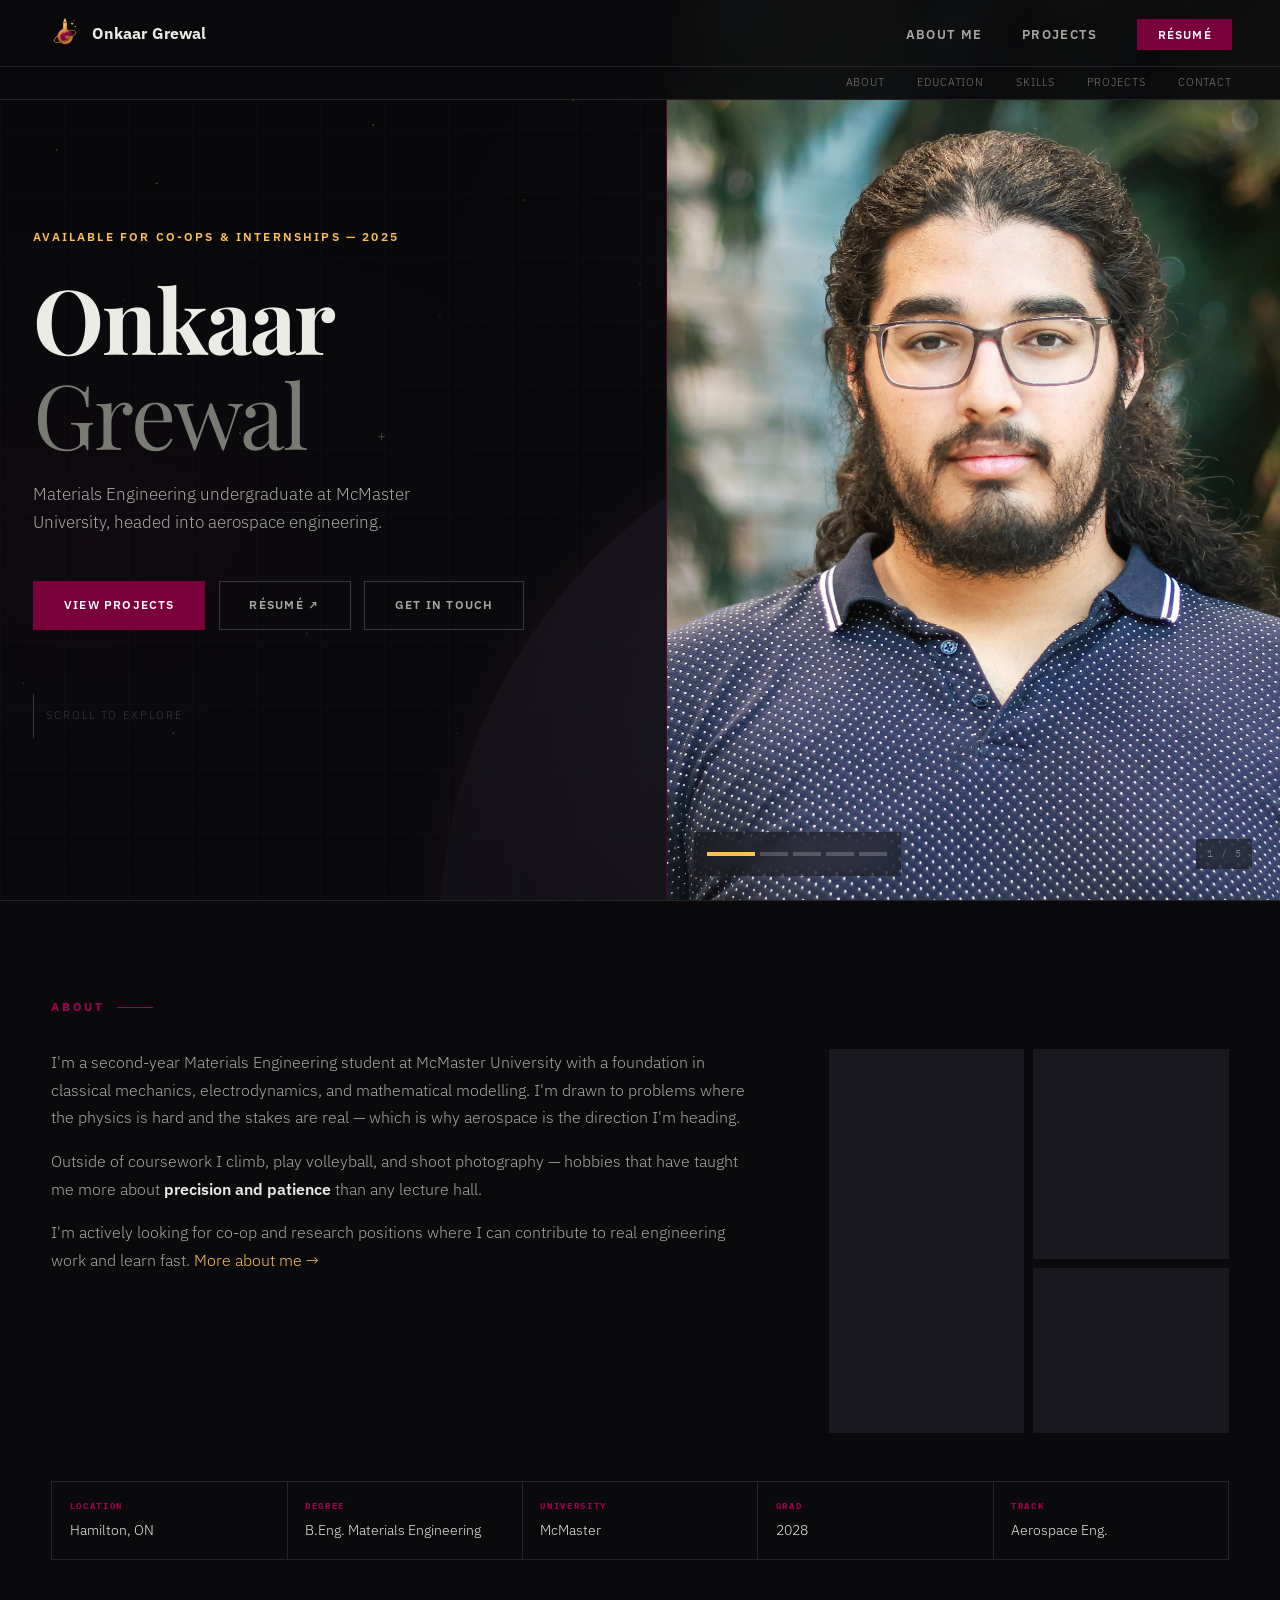
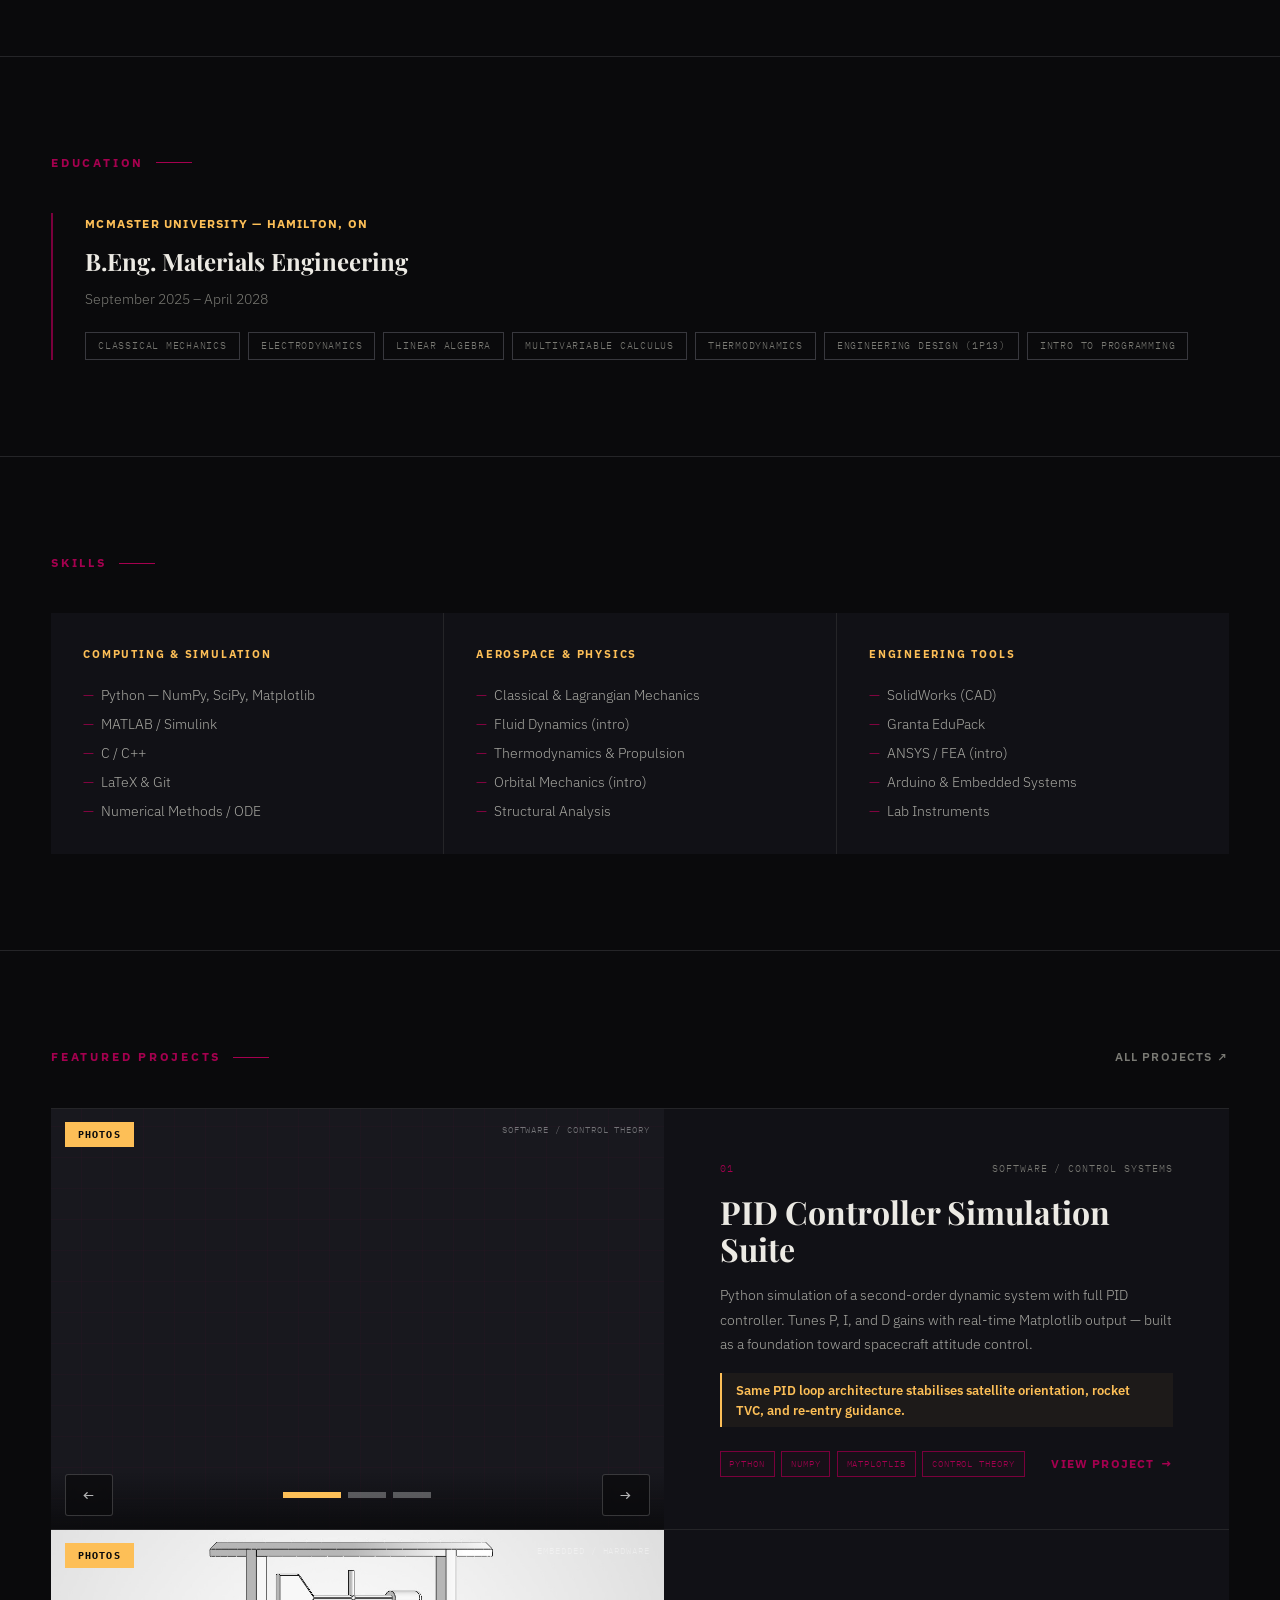
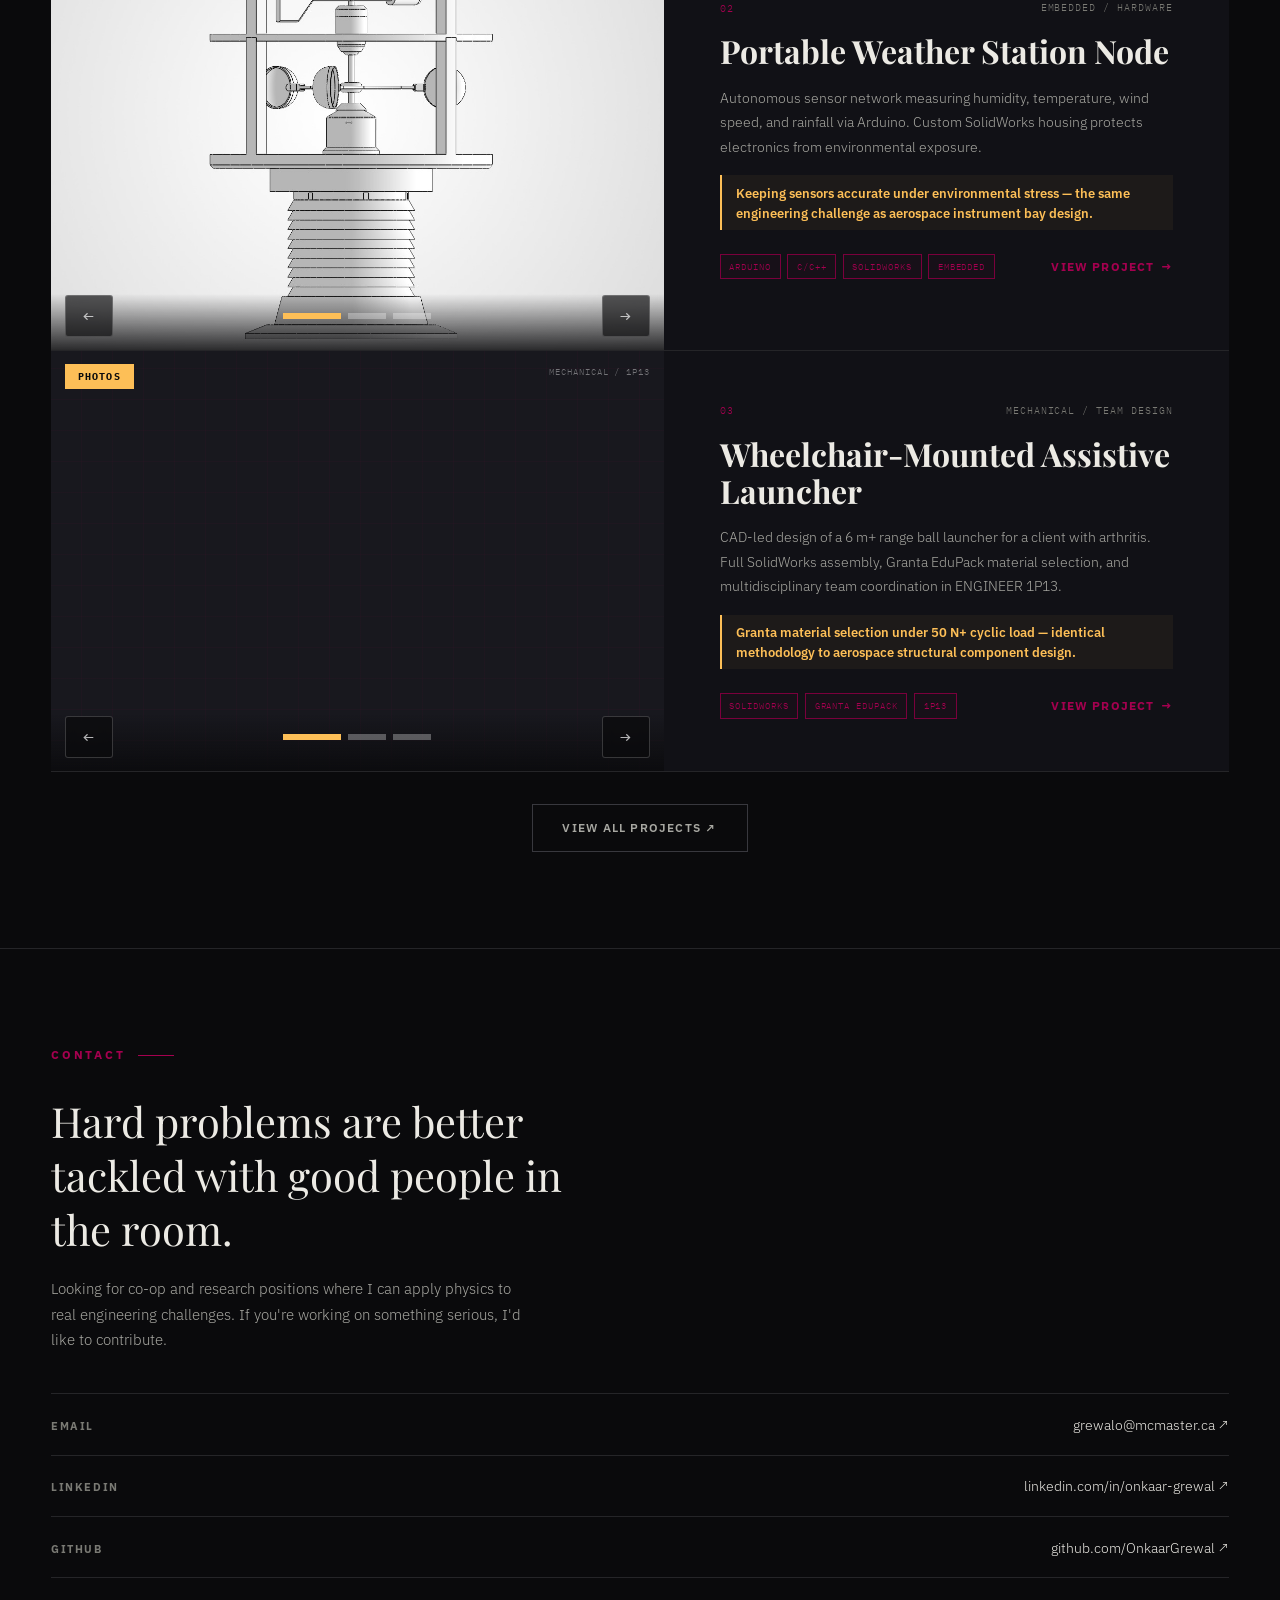
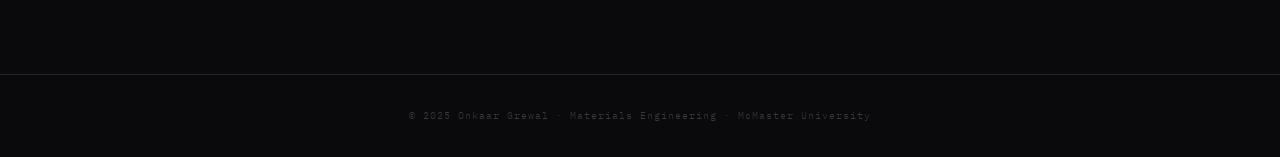
==== index.html @ 4195dce2 "Add files via upload" ====
<!DOCTYPE html>
<html lang="en">
<head>
  <meta charset="UTF-8" />
  <meta name="viewport" content="width=device-width, initial-scale=1.0" />
  <title>Onkaar Grewal — Materials Engineering</title>
  <link rel="stylesheet" href="style.css" />

  <!-- Three.js for inline 3D viewers -->
  <script type="importmap">
  {
    "imports": {
      "three":         "https://cdn.jsdelivr.net/npm/three@0.160.0/build/three.module.js",
      "three/addons/": "https://cdn.jsdelivr.net/npm/three@0.160.0/examples/jsm/"
    }
  }
  </script>

  <style>
    /* ── HERO ── */
    section#hero {
      max-width: none; padding: 0; margin: 0;
      border: none; scroll-margin-top: 0;
    }
    .hero-inner {
      display: grid; grid-template-columns: 1fr 48%;
      min-height: 100vh; align-items: stretch;
    }
    .hero-text {
      display: flex; flex-direction: column; justify-content: center;
      padding: 9rem 3.5rem 5rem 5%;
    }
    .hero-eyebrow {
      font-family: var(--sans); font-size: 0.75rem; font-weight: 600;
      letter-spacing: 0.18em; color: var(--gold); margin-bottom: 1.5rem; text-transform: uppercase;
    }
    .hero-name {
      font-family: var(--serif); font-size: clamp(3.5rem, 7vw, 6rem);
      font-weight: 700; line-height: 1.05; letter-spacing: -0.02em; margin-bottom: 1.25rem;
    }
    .hero-name span { display: block; color: var(--muted); font-weight: 400; }
    .hero-tagline { font-size: 1.05rem; color: var(--muted2); max-width: 400px; margin-bottom: 2.75rem; line-height: 1.7; }
    .hero-cta { display: flex; gap: 0.85rem; flex-wrap: wrap; }
    .hero-scroll {
      margin-top: 4rem; font-family: var(--sans); font-size: 0.66rem;
      letter-spacing: 0.18em; color: var(--border2); text-transform: uppercase;
      display: flex; align-items: center; gap: 0.75rem;
    }
    .hero-scroll::before { content: ''; display: block; width: 1px; height: 44px; background: var(--border2); }

    /* Hero photo panel */
    .hero-photo-wrap {
      position: relative; height: 100%; min-height: 100vh;
      overflow: hidden;
    }
    .hero-photo-wrap::before {
      content: ''; position: absolute; inset: -2px; z-index: 1;
      border-left: 3px solid var(--maroon-d);
      pointer-events: none;
    }
    .hero-photo-frame {
      position: absolute; inset: 0;
      clip-path: polygon(20px 0, 100% 0, 100% 100%, 0 100%, 0 20px);
      background: var(--bg3);
      background-image:
        repeating-linear-gradient(0deg,  transparent, transparent 30px, rgba(122,0,60,0.07) 30px, rgba(122,0,60,0.07) 31px),
        repeating-linear-gradient(90deg, transparent, transparent 30px, rgba(122,0,60,0.07) 30px, rgba(122,0,60,0.07) 31px);
      overflow: hidden;
    }
    .hero-slide {
      position: absolute; inset: 0;
      background-size: cover; background-position: center;
      opacity: 0; transition: opacity 0.9s ease;
    }
    .hero-slide.active { opacity: 1; }
    /* EDIT: add img/hero-1.jpg through hero-5.jpg */
    .hero-slide:nth-child(1) { background-image: url('img/hero-1.jpg'); }
    .hero-slide:nth-child(2) { background-image: url('img/hero-2.jpg'); }
    .hero-slide:nth-child(3) { background-image: url('img/hero-3.jpg'); }
    .hero-slide:nth-child(4) { background-image: url('img/hero-4.jpg'); }
    .hero-slide:nth-child(5) { background-image: url('img/hero-5.jpg'); }
    .hero-indicators {
      position: absolute; bottom: 1.5rem; left: 1.75rem; z-index: 10;
      display: flex; gap: 5px; align-items: center;
      padding: 0.5rem 0.85rem; background: rgba(10,10,12,0.5); backdrop-filter: blur(8px);
    }
    .h-ind {
      /* Padding trick: 28px total height, 4px visible bar */
      box-sizing: border-box;
      height: 28px; padding: 12px 0;
      width: 28px;
      background: rgba(255,255,255,0.2);
      background-clip: content-box;
      cursor: pointer; border: none;
      transition: background 0.3s, width 0.3s;
    }
    .h-ind.active { width: 48px; background: var(--gold); background-clip: content-box; }
    .h-ind:hover:not(.active) { background: rgba(255,255,255,0.4); background-clip: content-box; }
    .hero-count {
      position: absolute; bottom: 1.95rem; right: 1.75rem; z-index: 10;
      font-family: var(--mono); font-size: 0.62rem; letter-spacing: 0.1em;
      color: rgba(255,255,255,0.4); background: rgba(10,10,12,0.5);
      backdrop-filter: blur(8px); padding: 0.4rem 0.65rem;
    }

    /* ── ABOUT ── */
    .about-grid {
      display: grid; grid-template-columns: 1fr 400px;
      gap: 4.5rem; align-items: start; margin-top: 2rem;
    }
    .about-text p { color: var(--muted2); margin-bottom: 1rem; font-size: 0.97rem; line-height: 1.78; }
    .about-text p:last-child { margin-bottom: 0; }
    .about-text strong { color: var(--text); font-weight: 600; }

    /* 3-image collage */
    .about-collage {
      display: grid; grid-template-columns: 1fr 1fr;
      grid-template-rows: 210px 165px; gap: 0.55rem;
    }
    .collage-cell {
      background: var(--bg3);
      background-image:
        repeating-linear-gradient(0deg,  transparent, transparent 30px, rgba(122,0,60,0.07) 30px, rgba(122,0,60,0.07) 31px),
        repeating-linear-gradient(90deg, transparent, transparent 30px, rgba(122,0,60,0.07) 30px, rgba(122,0,60,0.07) 31px);
      overflow: hidden; position: relative;
    }
    .collage-cell img { position: absolute; inset: 0; width: 100%; height: 100%; object-fit: cover; }
    .collage-cell:first-child { grid-row: span 2; }

    /* Horizontal info strip */
    .about-info-strip { display: flex; margin-top: 3rem; border: 1px solid var(--border); }
    .aii {
      flex: 1; padding: 1rem 1.1rem; border-right: 1px solid var(--border);
      display: flex; flex-direction: column; gap: 0.25rem;
    }
    .aii:last-child { border-right: none; }
    .aii-k { font-family: var(--mono); font-size: 0.58rem; font-weight: 700; letter-spacing: 0.18em; text-transform: uppercase; color: var(--maroon-l); }
    .aii-v { font-size: 0.88rem; color: var(--text); }

    /* ── EDUCATION ── */
    .edu-block { margin-top: 2.5rem; border-left: 2px solid var(--maroon); padding-left: 2rem; }
    .edu-school { font-family: var(--sans); font-size: 0.75rem; font-weight: 700; letter-spacing: 0.1em; text-transform: uppercase; color: var(--gold); margin-bottom: 0.4rem; }
    .edu-degree { font-family: var(--serif); font-size: 1.5rem; font-weight: 700; margin-bottom: 0.3rem; }
    .edu-period { font-size: 0.88rem; color: var(--muted); }
    .edu-courses { margin-top: 1.25rem; display: flex; flex-wrap: wrap; gap: 0.5rem; }

    /* ── SKILLS ── */
    .skills-grid { display: grid; grid-template-columns: repeat(3, 1fr); gap: 1px; margin-top: 2.5rem; background: var(--border); }
    .skill-card { padding: 2rem; background: var(--bg2); transition: background 0.2s; }
    .skill-card:hover { background: var(--bg3); }
    .skill-card-title { font-family: var(--sans); font-size: 0.7rem; font-weight: 700; letter-spacing: 0.16em; text-transform: uppercase; color: var(--gold); margin-bottom: 1.25rem; }
    .skill-list { list-style: none; display: flex; flex-direction: column; gap: 0.5rem; }
    .skill-list li { font-size: 0.88rem; color: var(--muted2); padding-left: 1.1rem; position: relative; line-height: 1.5; }
    .skill-list li::before { content: '—'; position: absolute; left: 0; color: var(--maroon-l); }

    /* ── FEATURED PROJECTS ── */
    .projects-header { display: flex; align-items: center; justify-content: space-between; margin-bottom: 2.5rem; }
    .proj-all-link { font-family: var(--sans); font-size: 0.72rem; font-weight: 600; letter-spacing: 0.1em; text-transform: uppercase; color: var(--muted); transition: color 0.2s; }
    .proj-all-link::after { content: ' ↗'; }
    .proj-all-link:hover { color: var(--gold); }

    /* 3-card layout — equal columns */
    .feat-grid { display: grid; grid-template-columns: repeat(3, 1fr); gap: 1px; background: var(--border); }
    .feat-card {
      background: var(--bg2); display: flex; flex-direction: column;
      overflow: hidden; transition: background 0.2s;
    }
    .feat-card:hover { background: var(--bg3); }

    .feat-body { padding: 1.85rem; display: flex; flex-direction: column; gap: 0.75rem; flex: 1; }
    .feat-num { font-family: var(--mono); font-size: 0.62rem; letter-spacing: 0.16em; color: var(--maroon-l); }
    .feat-title { font-family: var(--serif); font-size: 1.2rem; font-weight: 700; line-height: 1.2; color: var(--text); }
    .feat-desc { font-size: 0.86rem; color: var(--muted2); line-height: 1.65; }
    .feat-insight {
      border-left: 2px solid var(--gold); padding: 0.45rem 0.85rem;
      font-family: var(--sans); font-weight: 600; font-size: 0.81rem;
      color: var(--gold); line-height: 1.5; background: rgba(253,191,87,0.05);
    }
    .feat-foot { display: flex; justify-content: space-between; align-items: center; margin-top: auto; padding-top: 0.85rem; border-top: 1px solid var(--border); }
    .feat-tags { display: flex; flex-wrap: wrap; gap: 0.4rem; }
    .feat-year { font-family: var(--mono); font-size: 0.6rem; letter-spacing: 0.1em; color: var(--muted); }
    .proj-footer { margin-top: 2rem; display: flex; justify-content: center; }

    /* ── CONTACT ── */
    .contact-top {
      font-family: var(--serif); font-size: clamp(1.75rem, 3.5vw, 2.6rem);
      font-weight: 400; max-width: 560px; line-height: 1.3; margin: 1.75rem 0 1.25rem;
      color: var(--text);
    }
    .contact-sub { font-size: 0.95rem; color: var(--muted2); max-width: 480px; line-height: 1.7; margin-bottom: 2.5rem; }
    .contact-links { display: flex; flex-direction: column; }
    .contact-item {
      display: flex; align-items: baseline; justify-content: space-between;
      padding: 1.1rem 0; border-bottom: 1px solid var(--border);
      transition: padding-left 0.2s;
    }
    .contact-item:first-child { border-top: 1px solid var(--border); }
    .contact-item:hover { padding-left: 0.5rem; }
    .contact-plat { font-family: var(--sans); font-size: 0.7rem; font-weight: 700; letter-spacing: 0.14em; text-transform: uppercase; color: var(--muted); }
    .contact-val { font-size: 0.9rem; color: var(--text); transition: color 0.2s; }
    .contact-item:hover .contact-val { color: var(--gold); }

    /* ── RESPONSIVE ── */
    @media (max-width: 1000px) {
      .hero-inner { grid-template-columns: 1fr; min-height: auto; }
      .hero-text { padding: 9rem 2rem 3rem; }
      .hero-photo-wrap { min-height: 55vw; max-height: 480px; }
      .about-grid { grid-template-columns: 1fr; gap: 3rem; }
      .feat-grid { grid-template-columns: 1fr 1fr; }
    }
    @media (max-width: 680px) {
      .skills-grid { grid-template-columns: 1fr 1fr; }
      .feat-grid { grid-template-columns: 1fr; }
      .about-collage { grid-template-columns: 1fr 1fr; grid-template-rows: 180px 180px; }
      .collage-cell:first-child { grid-row: auto; }
      .about-info-strip { flex-wrap: wrap; }
      .aii { flex: 0 0 50%; border-bottom: 1px solid var(--border); }
    }
  </style>
</head>
<body>

  <!-- NAV -->
  <nav>
    <div class="nav-top">
      <a href="index.html" class="nav-logo"><svg viewBox="0 0 200 220" fill="none" xmlns="http://www.w3.org/2000/svg"><defs><linearGradient id="lgM" x1="60" y1="20" x2="150" y2="200" gradientUnits="userSpaceOnUse"><stop offset="0" stop-color="#FFD98A"/><stop offset="0.25" stop-color="#FDBF57"/><stop offset="0.5" stop-color="#b8822c"/><stop offset="0.68" stop-color="#8a611f"/><stop offset="0.85" stop-color="#d9a441"/><stop offset="1" stop-color="#FFD98A"/></linearGradient><linearGradient id="lgE" x1="0" y1="0" x2="1" y2="1"><stop offset="0" stop-color="#FFE9B0"/><stop offset="1" stop-color="#a5741f"/></linearGradient><radialGradient id="lgP" cx="0.4" cy="0.35" r="0.8"><stop offset="0" stop-color="#9c0850"/><stop offset="0.6" stop-color="#7A003C"/><stop offset="1" stop-color="#4a0025"/></radialGradient></defs><circle cx="100" cy="132" r="52" fill="url(#lgP)"/><path d="M148 132 A48 48 0 0 1 68 168" stroke="#3a001d" stroke-width="3" fill="none" opacity="0.4"/><path d="M100 84 A48 48 0 1 0 148 148 L148 130 L104 130 L104 144 L130 144 A32 32 0 1 1 100 100 Z" fill="url(#lgM)" stroke="url(#lgE)" stroke-width="1.5"/><path d="M100 14 C108 26 112 44 112 64 L112 96 L88 96 L88 64 C88 44 92 26 100 14 Z" fill="url(#lgM)" stroke="url(#lgE)" stroke-width="1.5"/><circle cx="100" cy="40" r="5" fill="#7A003C"/><path d="M88 88 L74 108 L88 100 Z" fill="url(#lgM)" stroke="url(#lgE)" stroke-width="1.2"/><path d="M112 88 L126 108 L112 100 Z" fill="url(#lgM)" stroke="url(#lgE)" stroke-width="1.2"/><path d="M92 96 L108 96 L104 108 L96 108 Z" fill="url(#lgM)"/><ellipse cx="100" cy="132" rx="76" ry="27" transform="rotate(-24 100 132)" stroke="url(#lgM)" stroke-width="5" fill="none"/><path d="M146 40 l3 7 l7 3 l-7 3 l-3 7 l-3 -7 l-7 -3 l7 -3 Z" fill="#FDBF57"/><path d="M166 62 l2 4.5 l4.5 2 l-4.5 2 l-2 4.5 l-2 -4.5 l-4.5 -2 l4.5 -2 Z" fill="#FDBF57"/><circle cx="158" cy="30" r="2.4" fill="#FFD98A"/></svg><span>Onkaar Grewal</span></a>
      <ul class="nav-pages">
        <li><a href="about.html">About Me</a></li>
        <li><a href="projects.html">Projects</a></li>
        <li><a href="resume.html" class="nav-cta">Résumé</a></li>
      </ul>
    </div>
    <div class="nav-sections">
      <a href="#about">About</a>
      <a href="#education">Education</a>
      <a href="#skills">Skills</a>
      <a href="#projects">Projects</a>
      <a href="#contact">Contact</a>
    </div>
  </nav>

  <!-- ══ HERO ══ -->
  <section id="hero">
    <div class="hero-inner">
      <div class="hero-text">
        <p class="hero-eyebrow fu">Available for co-ops &amp; internships — 2025</p><!-- EDIT -->
        <h1 class="hero-name fu fu1">Onkaar<span>Grewal</span></h1>
        <p class="hero-tagline fu fu2">
          Materials Engineering undergraduate at McMaster University,
          headed into aerospace engineering.<!-- EDIT: your focus -->
        </p>
        <div class="hero-cta fu fu3">
          <a href="projects.html" class="btn btn-primary">View projects</a>
          <a href="resume.html" class="btn btn-outline">Résumé ↗</a>
          <a href="#contact" class="btn btn-outline">Get in touch</a>
        </div>
        <p class="hero-scroll fu fu4">Scroll to explore</p>
      </div>

      <!--
        HERO PHOTOS: add img/hero-1.jpg through img/hero-5.jpg
        Landscape photos work best. Click the indicators to switch.
      -->
      <div class="hero-photo-wrap fu fu2">
        <div class="hero-photo-frame">
          <div class="hero-slide active"></div>
          <div class="hero-slide"></div>
          <div class="hero-slide"></div>
          <div class="hero-slide"></div>
          <div class="hero-slide"></div>
        </div>
        <div class="hero-indicators" id="hero-inds">
          <button class="h-ind active"></button>
          <button class="h-ind"></button>
          <button class="h-ind"></button>
          <button class="h-ind"></button>
          <button class="h-ind"></button>
        </div>
        <span class="hero-count" id="hero-count">1 / 5</span>
      </div>
    </div>
  </section>


  <!-- ══ ABOUT ══ -->
  <section id="about">
    <p class="section-label">About</p>
    <div class="about-grid">
      <div class="about-text">
        <!-- EDIT: write in your own voice -->
        <p>I'm a second-year Materials Engineering student at McMaster University with a foundation in
        classical mechanics, electrodynamics, and mathematical modelling. I'm drawn to problems where
        the physics is hard and the stakes are real — which is why aerospace is the direction I'm heading.</p>
        <p>Outside of coursework I climb, play volleyball, and shoot photography — hobbies that have
        taught me more about <strong>precision and patience</strong> than any lecture hall.</p>
        <p>I'm actively looking for co-op and research positions where I can contribute to real
        engineering work and learn fast. <a href="about.html" style="color:var(--gold)">More about me →</a></p>
      </div>

      <!--
        COLLAGE PHOTOS:
        img/about-1.jpg — main tall left image (iron ring, lab, portrait)
        img/about-2.jpg — top right
        img/about-3.jpg — bottom right
      -->
      <div class="about-collage">
        <div class="collage-cell"><img src="img/about-1.jpg" alt="" onerror="this.style.display='none'" /></div>
        <div class="collage-cell"><img src="img/about-2.jpg" alt="" onerror="this.style.display='none'" /></div>
        <div class="collage-cell"><img src="img/about-3.jpg" alt="" onerror="this.style.display='none'" /></div>
      </div>
    </div>

    <div class="about-info-strip">
      <!-- EDIT -->
      <div class="aii"><span class="aii-k">Location</span><span class="aii-v">Hamilton, ON</span></div>
      <div class="aii"><span class="aii-k">Degree</span><span class="aii-v">B.Eng. Materials Engineering</span></div>
      <div class="aii"><span class="aii-k">University</span><span class="aii-v">McMaster</span></div>
      <div class="aii"><span class="aii-k">Grad</span><span class="aii-v">2028</span></div>
      <div class="aii"><span class="aii-k">Track</span><span class="aii-v">Aerospace Eng.</span></div>
    </div>
  </section>


  <!-- ══ EDUCATION ══ -->
  <section id="education">
    <p class="section-label">Education</p>
    <div class="edu-block">
      <p class="edu-school">McMaster University — Hamilton, ON</p>
      <h2 class="edu-degree">B.Eng. Materials Engineering</h2>
      <p class="edu-period">September 2025 – April 2028</p><!-- EDIT -->
      <div class="edu-courses">
        <!-- EDIT: your actual courses -->
        <span class="pill">Classical Mechanics</span>
        <span class="pill">Electrodynamics</span>
        <span class="pill">Linear Algebra</span>
        <span class="pill">Multivariable Calculus</span>
        <span class="pill">Thermodynamics</span>
        <span class="pill">Engineering Design (1P13)</span>
        <span class="pill">Intro to Programming</span>
      </div>
    </div>
  </section>


  <!-- ══ SKILLS ══ -->
  <section id="skills">
    <p class="section-label">Skills</p>
    <div class="skills-grid">
      <div class="skill-card">
        <p class="skill-card-title">Computing &amp; Simulation</p>
        <ul class="skill-list">
          <li>Python — NumPy, SciPy, Matplotlib</li>
          <li>MATLAB / Simulink</li>
          <li>C / C++</li>
          <li>LaTeX &amp; Git</li>
          <li>Numerical Methods / ODE</li>
        </ul>
      </div>
      <div class="skill-card">
        <p class="skill-card-title">Aerospace &amp; Physics</p>
        <ul class="skill-list">
          <li>Classical &amp; Lagrangian Mechanics</li>
          <li>Fluid Dynamics (intro)</li>
          <li>Thermodynamics &amp; Propulsion</li>
          <li>Orbital Mechanics (intro)</li>
          <li>Structural Analysis</li>
        </ul>
      </div>
      <div class="skill-card">
        <p class="skill-card-title">Engineering Tools</p>
        <ul class="skill-list">
          <li>SolidWorks (CAD)</li>
          <li>Granta EduPack</li>
          <li>ANSYS / FEA (intro)</li>
          <li>Arduino &amp; Embedded Systems</li>
          <li>Lab Instruments</li>
        </ul>
      </div>
    </div>
  </section>


  <!-- ══ FEATURED PROJECTS ══ -->
  <section id="projects">
    <div class="projects-header">
      <p class="section-label" style="margin-bottom:0;">Featured Projects</p>
      <a href="projects.html" class="proj-all-link">All projects</a>
    </div>

    <div class="proj-rows" style="margin-top:2rem;">

      <!-- ── 01: PID SIMULATION ── -->
      <a href="project-pid.html" class="proj-row">
        <div class="proj-media" data-model="">
          <div class="media-tabs">
            <button class="m-tab active" data-tab="images">Photos</button>
            <button class="m-tab no-model" data-tab="model">3D Model</button>
          </div>
          <span class="proj-category">Software / Control Theory</span>
          <div class="m-panel active" data-panel="images">
            <div class="ss-track">
              <div class="ss-slide active ph"><img src="img/p1a.jpg" alt="" onerror="this.style.display='none'" /></div>
              <div class="ss-slide ph"><img src="img/p1b.jpg" alt="" onerror="this.style.display='none'" /></div>
              <div class="ss-slide ph"><img src="img/p1c.jpg" alt="" onerror="this.style.display='none'" /></div>
            </div>
            <div class="ss-footer">
              <button class="ss-arrow ss-prev">←</button>
              <div class="ss-dots"><button class="ss-dot active"></button><button class="ss-dot"></button><button class="ss-dot"></button></div>
              <button class="ss-arrow ss-next">→</button>
            </div>
          </div>
          <div class="m-panel" data-panel="model">
            <div class="model-wrap"><div class="model-loading"><div class="loader"></div><p>Loading…</p></div><canvas class="model-canvas"></canvas>
              <div class="model-footer"><span class="model-hint">Drag · Scroll</span><div class="model-btns"><button class="m-ctrl" data-action="reset">Reset</button><button class="m-ctrl" data-action="wire">Wireframe</button></div></div>
            </div>
          </div>
        </div>
        <div class="proj-content">
          <div class="proj-row-meta">
            <span class="proj-num-s">01</span>
            <span class="proj-domain-s">Software / Control Systems</span>
          </div>
          <h3 class="proj-title-r">PID Controller Simulation Suite</h3>
          <p class="proj-desc-r">Python simulation of a second-order dynamic system with full PID controller. Tunes P, I, and D gains with real-time Matplotlib output — built as a foundation toward spacecraft attitude control.</p>
          <p class="proj-insight-r">Same PID loop architecture stabilises satellite orientation, rocket TVC, and re-entry guidance.</p>
          <div class="proj-row-foot">
            <div class="proj-tags-r">
              <span class="tag">Python</span><span class="tag">NumPy</span><span class="tag">Matplotlib</span><span class="tag">Control Theory</span>
            </div>
            <span class="proj-cta">View project</span>
          </div>
        </div>
      </a>

      <!-- ── 02: WEATHER STATION ── -->
      <a href="project-weather.html" class="proj-row">
        <div class="proj-media" data-model="https://raw.githubusercontent.com/OnkaarGrewal/OnkaarGrewal.github.io/main/models/weather-station.glb">
          <div class="media-tabs">
            <button class="m-tab active" data-tab="images">Photos</button>
            <button class="m-tab no-model" data-tab="model">3D Model</button>
          </div>
          <span class="proj-category">Embedded / Hardware</span>
          <div class="m-panel active" data-panel="images">
            <div class="ss-track">
              <div class="ss-slide active ph"><img src="img/p2a.jpg" alt="" onerror="this.style.display='none'" /></div>
              <div class="ss-slide ph"><img src="img/p2b.jpg" alt="" onerror="this.style.display='none'" /></div>
              <div class="ss-slide ph"><img src="img/p2c.jpg" alt="" onerror="this.style.display='none'" /></div>
            </div>
            <div class="ss-footer">
              <button class="ss-arrow ss-prev">←</button>
              <div class="ss-dots"><button class="ss-dot active"></button><button class="ss-dot"></button><button class="ss-dot"></button></div>
              <button class="ss-arrow ss-next">→</button>
            </div>
          </div>
          <div class="m-panel" data-panel="model">
            <div class="model-wrap"><div class="model-loading"><div class="loader"></div><p>Loading…</p></div><canvas class="model-canvas"></canvas>
              <div class="model-footer"><span class="model-hint">Drag · Scroll · Right-drag to pan</span><div class="model-btns"><button class="m-ctrl" data-action="reset">Reset</button><button class="m-ctrl" data-action="wire">Wireframe</button></div></div>
            </div>
          </div>
        </div>
        <div class="proj-content">
          <div class="proj-row-meta">
            <span class="proj-num-s">02</span>
            <span class="proj-domain-s">Embedded / Hardware</span>
          </div>
          <h3 class="proj-title-r">Portable Weather Station Node</h3>
          <p class="proj-desc-r">Autonomous sensor network measuring humidity, temperature, wind speed, and rainfall via Arduino. Custom SolidWorks housing protects electronics from environmental exposure.</p>
          <p class="proj-insight-r">Keeping sensors accurate under environmental stress — the same engineering challenge as aerospace instrument bay design.</p>
          <div class="proj-row-foot">
            <div class="proj-tags-r">
              <span class="tag">Arduino</span><span class="tag">C/C++</span><span class="tag">SolidWorks</span><span class="tag">Embedded</span>
            </div>
            <span class="proj-cta">View project</span>
          </div>
        </div>
      </a>

      <!-- ── 03: WHEELCHAIR LAUNCHER ── -->
      <a href="project-wheelchair.html" class="proj-row">
        <div class="proj-media" data-model="models/wheelchair-launcher.stl">
          <div class="media-tabs">
            <button class="m-tab active" data-tab="images">Photos</button>
            <button class="m-tab no-model" data-tab="model">3D Model</button>
          </div>
          <span class="proj-category">Mechanical / 1P13</span>
          <div class="m-panel active" data-panel="images">
            <div class="ss-track">
              <div class="ss-slide active ph"><img src="img/p3a.jpg" alt="" onerror="this.style.display='none'" /></div>
              <div class="ss-slide ph"><img src="img/p3b.jpg" alt="" onerror="this.style.display='none'" /></div>
              <div class="ss-slide ph"><img src="img/p3c.jpg" alt="" onerror="this.style.display='none'" /></div>
            </div>
            <div class="ss-footer">
              <button class="ss-arrow ss-prev">←</button>
              <div class="ss-dots"><button class="ss-dot active"></button><button class="ss-dot"></button><button class="ss-dot"></button></div>
              <button class="ss-arrow ss-next">→</button>
            </div>
          </div>
          <div class="m-panel" data-panel="model">
            <div class="model-wrap"><div class="model-loading"><div class="loader"></div><p>Loading…</p></div><canvas class="model-canvas"></canvas>
              <div class="model-footer"><span class="model-hint">Drag · Scroll · Right-drag to pan</span><div class="model-btns"><button class="m-ctrl" data-action="reset">Reset</button><button class="m-ctrl" data-action="wire">Wireframe</button></div></div>
            </div>
          </div>
        </div>
        <div class="proj-content">
          <div class="proj-row-meta">
            <span class="proj-num-s">03</span>
            <span class="proj-domain-s">Mechanical / Team Design</span>
          </div>
          <h3 class="proj-title-r">Wheelchair-Mounted Assistive Launcher</h3>
          <p class="proj-desc-r">CAD-led design of a 6 m+ range ball launcher for a client with arthritis. Full SolidWorks assembly, Granta EduPack material selection, and multidisciplinary team coordination in ENGINEER 1P13.</p>
          <p class="proj-insight-r">Granta material selection under 50 N+ cyclic load — identical methodology to aerospace structural component design.</p>
          <div class="proj-row-foot">
            <div class="proj-tags-r">
              <span class="tag">SolidWorks</span><span class="tag">Granta EduPack</span><span class="tag">1P13</span>
            </div>
            <span class="proj-cta">View project</span>
          </div>
        </div>
      </a>

    </div>

    <div class="proj-footer" style="margin-top:2rem; display:flex; justify-content:center;">
      <a href="projects.html" class="btn btn-outline">View all projects ↗</a>
    </div>
  </section>


  <!-- ══ CONTACT ══ -->
  <section id="contact">
    <p class="section-label">Contact</p>
    <h2 class="contact-top">Hard problems are better tackled with good people in the room.</h2>
    <p class="contact-sub">Looking for co-op and research positions where I can apply physics to real engineering challenges. If you're working on something serious, I'd like to contribute.</p>
    <div class="contact-links">
      <a class="contact-item" href="mailto:grewalo@mcmaster.ca"><!-- EDIT -->
        <span class="contact-plat">Email</span>
        <span class="contact-val">grewalo@mcmaster.ca ↗</span>
      </a>
      <a class="contact-item" href="https://www.linkedin.com/in/onkaar-grewal-691917379/" target="_blank" rel="noopener">
        <span class="contact-plat">LinkedIn</span>
        <span class="contact-val">linkedin.com/in/onkaar-grewal ↗</span>
      </a>
      <a class="contact-item" href="https://github.com/OnkaarGrewal" target="_blank" rel="noopener">
        <span class="contact-plat">GitHub</span>
        <span class="contact-val">github.com/OnkaarGrewal ↗</span>
      </a>
    </div>
  </section>

  <footer>
    <p>© 2025 Onkaar Grewal · Materials Engineering · McMaster University</p>
  </footer>


  <!-- ══ HERO CAROUSEL ══ -->
  <script>
    const slides = document.querySelectorAll('.hero-slide');
    const inds   = document.querySelectorAll('#hero-inds .h-ind');
    const count  = document.getElementById('hero-count');
    let cur = 0, timer;
    function heroGo(n) {
      slides[cur].classList.remove('active'); inds[cur].classList.remove('active');
      cur = (n + slides.length) % slides.length;
      slides[cur].classList.add('active'); inds[cur].classList.add('active');
      count.textContent = (cur + 1) + ' / ' + slides.length;
    }
    inds.forEach((b, i) => b.addEventListener('click', () => { clearInterval(timer); heroGo(i); timer = setInterval(() => heroGo(cur + 1), 4500); }));
    timer = setInterval(() => heroGo(cur + 1), 4500);
  </script>

  <!-- ══ MEDIA VIEWER (Slideshow + 3D) ══ -->
  <script type="module">
    import * as THREE from 'three';
    import { OrbitControls } from 'three/addons/controls/OrbitControls.js';
    import { STLLoader }     from 'three/addons/loaders/STLLoader.js';
    import { GLTFLoader }    from 'three/addons/loaders/GLTFLoader.js';

    // ── Shared material + helpers ──
    const solidMat = new THREE.MeshStandardMaterial({ color: 0xB8C4CF, metalness: 0.55, roughness: 0.4, side: THREE.DoubleSide });
    const wireMat  = new THREE.MeshBasicMaterial({ color: 0xFDBF57, wireframe: true });

    function buildScene(canvas, modelPath) {
      // Renderer
      const renderer = new THREE.WebGLRenderer({ canvas, antialias: true });
      renderer.setPixelRatio(Math.min(devicePixelRatio, 2));
      renderer.outputColorSpace = THREE.SRGBColorSpace;
      renderer.shadowMap.enabled = false;
      renderer.setClearColor(0x18181E);

      // Prevent native drag of the canvas
      canvas.setAttribute('draggable', 'false');
      canvas.style.touchAction = 'none';
      canvas.style.userSelect = 'none';
      canvas.addEventListener('dragstart', e => e.preventDefault());
      canvas.addEventListener('mousedown', e => e.preventDefault());

      const scene  = new THREE.Scene();
      const camera = new THREE.PerspectiveCamera(42, canvas.clientWidth / canvas.clientHeight, 0.1, 5000);
      camera.position.set(0, 1, 4);

      // Lighting
      scene.add(new THREE.AmbientLight(0xffffff, 0.85));
      const key = new THREE.DirectionalLight(0xffffff, 1.6); key.position.set(3, 5, 3); scene.add(key);
      const fill = new THREE.DirectionalLight(0xaabbff, 0.5); fill.position.set(-3, 2, -3); scene.add(fill);
      const rim  = new THREE.DirectionalLight(0xFDBF57, 0.3); rim.position.set(0, -2, -4); scene.add(rim);
      const grid = new THREE.GridHelper(40, 30, 0x252528, 0x252528); scene.add(grid);

      const controls = new OrbitControls(camera, renderer.domElement);
      controls.enableDamping = true; controls.dampingFactor = 0.07; controls.autoRotate = true; controls.autoRotateSpeed = 1.2;

      let modelRoot = null;
      const initPos = camera.position.clone();
      const initTarget = controls.target.clone();
      const loadingEl = canvas.closest('.model-wrap').querySelector('.model-loading');

      function frameModel(box) {
        const c  = new THREE.Vector3(); box.getCenter(c);
        const sz = new THREE.Vector3(); box.getSize(sz);
        const maxD = Math.max(sz.x, sz.y, sz.z);
        camera.position.set(c.x, c.y + maxD * 0.4, c.z + maxD * 1.7);
        controls.target.copy(c);
        controls.minDistance = maxD * 0.6;
        controls.maxDistance = maxD * 3.5;
        camera.near = maxD * 0.01;
        camera.far  = maxD * 50;
        camera.updateProjectionMatrix();
        grid.position.y = box.min.y;
        controls.update();
        initPos.copy(camera.position);
        initTarget.copy(controls.target);
        loadingEl.classList.add('hidden');
      }

      const onError = () => { loadingEl.innerHTML = '<p style="color:#7A7A74;font-family:var(--mono);font-size:0.62rem;letter-spacing:0.12em;">Model not found.</p>'; };

      // Choose loader by extension
      if (modelPath.toLowerCase().endsWith('.glb') || modelPath.toLowerCase().endsWith('.gltf')) {
        new GLTFLoader().load(modelPath, (gltf) => {
          modelRoot = gltf.scene;
          modelRoot.rotation.x = -Math.PI / 2;  // fix orientation
          modelRoot.traverse(ch => { if (ch.isMesh) ch.material = solidMat.clone(); });
          // recenter after rotation
          const pc = new THREE.Box3().setFromObject(modelRoot).getCenter(new THREE.Vector3());
          modelRoot.position.sub(pc);
          scene.add(modelRoot);
          frameModel(new THREE.Box3().setFromObject(modelRoot));
        }, null, onError);
      } else {
        new STLLoader().load(modelPath, (geo) => {
          geo.computeVertexNormals();
          geo.computeBoundingBox();
          const c = new THREE.Vector3(); geo.boundingBox.getCenter(c);
          geo.translate(-c.x, -c.y, -c.z);
          modelRoot = new THREE.Mesh(geo, solidMat.clone());
          scene.add(modelRoot);
          frameModel(new THREE.Box3().setFromObject(modelRoot));
        }, null, onError);
      }

      // Resize
      function resize() {
        const w = canvas.clientWidth, h = canvas.clientHeight;
        if (!w || !h) return;
        renderer.setSize(w, h, false);
        camera.aspect = w / h;
        camera.updateProjectionMatrix();
      }
      resize();
      new ResizeObserver(resize).observe(canvas);

      // Render loop
      let visible = true;
      function animate() { requestAnimationFrame(animate); if (visible) { controls.update(); renderer.render(scene, camera); } }
      animate();

      return {
        reset() { camera.position.copy(initPos); controls.target.copy(initTarget); controls.update(); },
        toggleWire() {
          if (!modelRoot) return;
          modelRoot.traverse(ch => {
            if (ch.isMesh) ch.material = ch.material.wireframe ? solidMat.clone() : wireMat;
          });
        },
        setVisible(v) { visible = v; if (v) resize(); }
      };
    }

    // ── Per-card setup ──
    document.querySelectorAll('.feat-card, .proj-card, .proj-row').forEach(card => {
      const mediaEl = card.querySelector('.proj-media');
      if (!mediaEl) return;

      // Prevent card link navigation when interacting with media controls
      mediaEl.addEventListener('click', e => e.preventDefault());
      card.addEventListener('click', e => {
        if (e.target.closest('.proj-media')) { e.preventDefault(); return; }
      });

      const modelPath = mediaEl.dataset.model || card.dataset.model;
      const tabs      = mediaEl.querySelectorAll('.m-tab');
      const panels    = mediaEl.querySelectorAll('.m-panel');

      // Show 3D tab only if model exists
      if (modelPath) {
        mediaEl.querySelector('.m-tab[data-tab="model"]').classList.remove('no-model');
      }

      let viewer = null;
      let viewerBuilt = false;

      // Tab switching
      tabs.forEach(tab => {
        tab.addEventListener('click', () => {
          tabs.forEach(t => t.classList.remove('active'));
          panels.forEach(p => p.classList.remove('active'));
          tab.classList.add('active');
          const target = tab.dataset.tab;
          mediaEl.querySelector(`[data-panel="${target}"]`).classList.add('active');

          if (target === 'model' && !viewerBuilt && modelPath) {
            viewerBuilt = true;
            const canvas = mediaEl.querySelector('.model-canvas');
            viewer = buildScene(canvas, modelPath);
          }
          if (viewer) viewer.setVisible(target === 'model');
        });
      });

      // 3D Controls
      mediaEl.querySelectorAll('.m-ctrl').forEach(btn => {
        btn.addEventListener('click', () => {
          if (!viewer) return;
          if (btn.dataset.action === 'reset') viewer.reset();
          if (btn.dataset.action === 'wire') { viewer.toggleWire(); btn.classList.toggle('on'); }
        });
      });

      // Slideshow
      const slides = Array.from(mediaEl.querySelectorAll('.ss-slide'));
      const dots   = Array.from(mediaEl.querySelectorAll('.ss-dot'));
      let cur = 0;
      function goSlide(n) {
        slides[cur].classList.remove('active'); dots[cur].classList.remove('active');
        cur = (n + slides.length) % slides.length;
        slides[cur].classList.add('active'); dots[cur].classList.add('active');
      }
      mediaEl.querySelector('.ss-prev')?.addEventListener('click', () => goSlide(cur - 1));
      mediaEl.querySelector('.ss-next')?.addEventListener('click', () => goSlide(cur + 1));
      dots.forEach((d, i) => d.addEventListener('click', () => goSlide(i)));
    });
  </script>

</body>
</html>
---- style.css ----
/* =============================================
   ONKAAR GREWAL — Portfolio Stylesheet
   Theme: Maroon / Gold · Improved
   ============================================= */

@import url('https://fonts.googleapis.com/css2?family=Playfair+Display:ital,wght@0,400;0,700;1,400&family=IBM+Plex+Sans:wght@300;400;600;700&family=IBM+Plex+Mono:wght@400;700&display=swap');

/* ===== VARIABLES ===== */
:root {
  --bg:       #0A0A0C;
  --bg2:      #111116;
  --bg3:      #18181E;
  --border:   #252528;
  --border2:  #38383E;
  --maroon:   #7A003C;
  --maroon-l: #a5004f;
  --maroon-d: #520029;
  --gold:     #FDBF57;
  --gold-d:   #c99230;
  --text:     #ECEAE4;
  --muted:    #7A7A74;
  --muted2:   #A8A8A2;
  --mono:     'IBM Plex Mono', monospace;
  --serif:    'Playfair Display', Georgia, serif;
  --sans:     'IBM Plex Sans', sans-serif;
  --nav-h:    88px;
}

/* ===== RESET ===== */
*, *::before, *::after { box-sizing: border-box; margin: 0; padding: 0; }
html { scroll-behavior: smooth; background: var(--bg); }
body {
  background: transparent;
  color: var(--text);
  font-family: var(--sans);
  font-weight: 300;
  font-size: 16px;
  line-height: 1.75;
  overflow-x: hidden;
}
a { color: var(--gold); text-decoration: none; transition: color 0.2s; }
a:hover { color: #fff; }
img { max-width: 100%; display: block; }

/* ===== BACKGROUND ===== */
/* Space aerospace background — fixed, sits behind everything */
body::after {
  content: '';
  position: fixed; inset: 0;
  background:
    linear-gradient(rgba(10,10,12,0.30), rgba(10,10,12,0.48)),
    url('space-bg.svg');
  background-size: cover, cover;
  background-position: center, center;
  background-repeat: no-repeat, no-repeat;
  pointer-events: none;
  z-index: -2;
}
/* Faint engineering grid on top of the space bg */
body::before {
  content: '';
  position: fixed; inset: 0;
  background-image:
    linear-gradient(var(--border) 1px, transparent 1px),
    linear-gradient(90deg, var(--border) 1px, transparent 1px);
  background-size: 64px 64px;
  opacity: 0.18;
  pointer-events: none;
  z-index: -1;
}

/* ===== NAV ===== */
nav {
  position: fixed; top: 0; left: 0; right: 0; z-index: 200;
  background: rgba(10,10,12,0.93);
  backdrop-filter: blur(16px);
  border-bottom: 1px solid var(--border);
}
.nav-top {
  display: flex; align-items: center; justify-content: space-between;
  padding: 1rem 3rem;
}
.nav-logo {
  font-family: var(--sans); font-size: 1rem; font-weight: 700;
  color: var(--text); letter-spacing: 0.01em;
  display: inline-flex; align-items: center; gap: 0.65rem;
}
.nav-logo svg { width: 34px; height: 34px; flex-shrink: 0; }
.nav-logo:hover { color: var(--text); }
.nav-pages { display: flex; gap: 2.5rem; list-style: none; align-items: center; }
.nav-pages a {
  font-family: var(--sans); font-weight: 600; font-size: 0.8rem;
  letter-spacing: 0.1em; text-transform: uppercase; color: var(--muted2); transition: color 0.2s;
}
.nav-pages a:hover, .nav-pages a.current { color: var(--gold); }
.nav-pages .nav-cta {
  background: var(--maroon); color: #fff; padding: 0.45rem 1.2rem;
  font-size: 0.75rem; transition: background 0.2s; border: 1px solid var(--maroon);
}
.nav-pages .nav-cta:hover { background: var(--maroon-l); }
.nav-sections {
  border-top: 1px solid var(--border); padding: 0.4rem 3rem;
  display: flex; justify-content: flex-end; gap: 2rem;
}
.nav-sections a {
  font-family: var(--sans); font-size: 0.7rem; letter-spacing: 0.08em;
  text-transform: uppercase; color: var(--muted); transition: color 0.2s;
}
.nav-sections a:hover { color: var(--gold); }

/* ===== SECTIONS ===== */
section {
  position: relative; z-index: 1;
  max-width: 1440px; margin: 0 auto;
  padding: 6rem 4vw;
  scroll-margin-top: var(--nav-h);
}
section + section { border-top: 1px solid var(--border); }

/* Section label — readable, not tiny */
.section-label {
  font-family: var(--sans); font-weight: 700;
  font-size: 0.72rem; letter-spacing: 0.24em; text-transform: uppercase;
  color: var(--maroon-l); margin-bottom: 1.25rem;
  display: flex; align-items: center; gap: 0.75rem;
}
.section-label::after { content: ''; display: block; width: 36px; height: 1px; background: var(--maroon-l); }

/* ── PROJECT ROWS (shared by index + projects page) ── */
.proj-rows { display: flex; flex-direction: column; }
.proj-row {
  display: grid;
  grid-template-columns: 52% 1fr;
  background: var(--bg2);
  border-bottom: 1px solid var(--border);
  text-decoration: none; color: inherit;
  overflow: hidden; transition: background 0.25s;
  cursor: pointer; min-height: 420px;
}
.proj-row:first-child { border-top: 1px solid var(--border); }
.proj-row:hover { background: var(--bg3); }
.proj-row .proj-media { height: 100%; min-height: 420px; border-radius: 0; }
.proj-content {
  padding: 2.75rem 3.5rem; display: flex; flex-direction: column;
  gap: 1rem; justify-content: center;
}
.proj-row-meta { display: flex; align-items: center; justify-content: space-between; }
.proj-num-s { font-family: var(--mono); font-size: 0.62rem; letter-spacing: 0.16em; color: var(--maroon-l); }
.proj-domain-s { font-family: var(--mono); font-size: 0.6rem; letter-spacing: 0.1em; color: var(--muted); text-transform: uppercase; }
.proj-title-r {
  font-family: var(--serif); font-weight: 700;
  font-size: clamp(1.4rem, 2.5vw, 2rem); line-height: 1.15; color: var(--text);
}
.proj-desc-r { font-size: 0.9rem; color: var(--muted2); line-height: 1.7; }
.proj-insight-r {
  border-left: 2px solid var(--gold); padding: 0.45rem 0.9rem;
  font-family: var(--sans); font-weight: 600; font-size: 0.84rem;
  color: var(--gold); line-height: 1.5; background: rgba(253,191,87,0.05);
}
.proj-row-foot { display: flex; justify-content: space-between; align-items: center; margin-top: 0.5rem; flex-wrap: wrap; gap: 0.75rem; }
.proj-tags-r { display: flex; flex-wrap: wrap; gap: 0.4rem; }
.proj-cta {
  font-family: var(--sans); font-weight: 700; font-size: 0.72rem;
  letter-spacing: 0.1em; text-transform: uppercase; color: var(--maroon-l);
  display: flex; align-items: center; gap: 0.4rem; white-space: nowrap;
  transition: color 0.2s, gap 0.2s;
}
.proj-cta::after { content: '→'; }
.proj-row:hover .proj-cta { color: var(--gold); gap: 0.7rem; }

/* ===== BUTTONS ===== */
.btn {
  font-family: var(--sans); font-weight: 600; font-size: 0.76rem;
  letter-spacing: 0.1em; text-transform: uppercase;
  padding: 0.8rem 1.85rem; border: 1px solid; cursor: pointer;
  transition: all 0.2s; display: inline-block;
}
.btn-primary { background: var(--maroon); border-color: var(--maroon); color: #fff; }
.btn-primary:hover { background: var(--maroon-l); border-color: var(--maroon-l); color: #fff; }
.btn-outline { background: transparent; border-color: var(--border2); color: var(--muted2); }
.btn-outline:hover { border-color: var(--gold); color: var(--gold); }

/* ===== TAGS / PILLS ===== */
.tag {
  font-family: var(--mono); font-size: 0.58rem; letter-spacing: 0.1em;
  text-transform: uppercase; padding: 0.22rem 0.55rem;
  border: 1px solid var(--maroon); color: var(--maroon-l);
  background: rgba(122,0,60,0.06);
}
.pill {
  font-family: var(--mono); font-size: 0.6rem; letter-spacing: 0.08em;
  text-transform: uppercase; padding: 0.3rem 0.75rem;
  border: 1px solid var(--border2); color: var(--muted);
}

/* ===== INFO ROWS ===== */
.info-row {
  display: flex; justify-content: space-between; align-items: baseline;
  padding: 0.75rem 0; border-bottom: 1px solid var(--border); gap: 1rem;
}
.info-row:first-child { border-top: 1px solid var(--border); }
.info-label {
  font-family: var(--mono); font-size: 0.64rem; letter-spacing: 0.12em;
  text-transform: uppercase; color: var(--maroon-l); white-space: nowrap;
}
.info-value { font-size: 0.9rem; color: var(--text); text-align: right; }

/* ===== PLACEHOLDER IMAGE PATTERN ===== */
.ph {
  background: var(--bg3);
  background-image:
    repeating-linear-gradient(0deg,   transparent, transparent 30px, rgba(122,0,60,0.06) 30px, rgba(122,0,60,0.06) 31px),
    repeating-linear-gradient(90deg,  transparent, transparent 30px, rgba(122,0,60,0.06) 30px, rgba(122,0,60,0.06) 31px);
  position: relative; overflow: hidden;
}
.ph img { position: absolute; inset: 0; width: 100%; height: 100%; object-fit: cover; }

/* ===== MEDIA VIEWER (slideshow + 3D tabs) ===== */
.proj-media {
  position: relative;
  height: 300px;
  flex-shrink: 0;
  overflow: hidden;
  background: var(--bg3);
}

/* Tab bar */
.media-tabs {
  position: absolute; top: 0.85rem; left: 0.85rem; z-index: 20;
  display: flex; gap: 0.35rem;
}
.m-tab {
  font-family: var(--mono); font-size: 0.6rem; font-weight: 700;
  letter-spacing: 0.12em; text-transform: uppercase;
  padding: 0.32rem 0.75rem; cursor: pointer;
  background: rgba(10,10,12,0.82); backdrop-filter: blur(8px);
  border: 1px solid rgba(255,255,255,0.12); color: var(--muted);
  transition: all 0.2s;
}
.m-tab:hover { border-color: var(--gold); color: var(--gold); }
.m-tab.active { border-color: var(--gold); color: #0A0A0C; background: var(--gold); }
/* Hide 3D tab by default; JS shows it when data-model is set */
.m-tab.no-model { display: none; }

/* Panels */
.m-panel {
  position: absolute; inset: 0;
  opacity: 0; pointer-events: none; transition: opacity 0.3s;
}
.m-panel.active { opacity: 1; pointer-events: all; }

/* ── Slideshow ── */
.ss-track { position: relative; width: 100%; height: 100%; }
.ss-slide {
  position: absolute; inset: 0;
  opacity: 0; transition: opacity 0.55s ease;
}
.ss-slide.active { opacity: 1; }
.ss-slide img { width: 100%; height: 100%; object-fit: cover; }

.ss-footer {
  position: absolute; bottom: 0; left: 0; right: 0; z-index: 10;
  display: flex; align-items: center; justify-content: space-between;
  padding: 0 0.85rem 0.7rem;
  background: linear-gradient(transparent, rgba(10,10,12,0.85));
}
/* Arrows — larger, clearer buttons */
.ss-arrow {
  font-family: var(--mono); font-size: 1.15rem; color: rgba(255,255,255,0.7);
  background: rgba(10,10,12,0.65); backdrop-filter: blur(6px);
  border: 1px solid rgba(255,255,255,0.18); cursor: pointer;
  padding: 0.6rem 1.1rem;
  transition: all 0.2s; line-height: 1; border-radius: 3px;
  min-width: 48px; min-height: 42px;
  display: flex; align-items: center; justify-content: center;
}
.ss-arrow:hover { color: var(--gold); border-color: var(--gold); background: rgba(10,10,12,0.85); }

/* Dots — bigger click area AND bigger visible bar */
.ss-dots { display: flex; gap: 7px; align-items: center; padding: 6px 0; }
.ss-dot {
  box-sizing: border-box;
  height: 32px;                  /* large click target */
  padding: 13px 0;               /* 32 - 26 = 6px visible bar */
  width: 38px;                   /* wider dots, easier to hit */
  background: rgba(255,255,255,0.3);
  background-clip: content-box;
  cursor: pointer;
  border: none;
  transition: background 0.25s, width 0.25s;
}
.ss-dot.active {
  width: 58px;
  background: var(--gold);
  background-clip: content-box;
}
.ss-dot:hover:not(.active) {
  background: rgba(255,255,255,0.55);
  background-clip: content-box;
}

/* ── 3D Viewer ── */
.model-wrap { position: relative; width: 100%; height: 100%; }
.model-canvas { width: 100%; height: 100%; display: block; cursor: grab; }
.model-canvas:active { cursor: grabbing; }

.model-loading {
  position: absolute; inset: 0; z-index: 5;
  display: flex; flex-direction: column; align-items: center; justify-content: center; gap: 0.75rem;
  background: var(--bg3);
}
.model-loading.hidden { display: none; }
.loader {
  width: 28px; height: 28px; border-radius: 50%;
  border: 2px solid var(--border2); border-top-color: var(--gold);
  animation: spin 0.9s linear infinite;
}
@keyframes spin { to { transform: rotate(360deg); } }
.model-loading p { font-family: var(--mono); font-size: 0.6rem; letter-spacing: 0.14em; color: var(--muted); }

.model-footer {
  position: absolute; bottom: 0; left: 0; right: 0; z-index: 10;
  display: flex; align-items: center; justify-content: space-between;
  padding: 0.5rem 0.75rem;
  background: linear-gradient(transparent, rgba(10,10,12,0.75));
}
.model-hint {
  font-family: var(--mono); font-size: 0.55rem; letter-spacing: 0.1em; color: rgba(255,255,255,0.3);
}
.model-btns { display: flex; gap: 0.35rem; }
.m-ctrl {
  font-family: var(--mono); font-size: 0.55rem; letter-spacing: 0.1em; text-transform: uppercase;
  padding: 0.25rem 0.6rem; background: rgba(10,10,12,0.8); backdrop-filter: blur(6px);
  border: 1px solid rgba(255,255,255,0.12); color: var(--muted); cursor: pointer; transition: all 0.2s;
}
.m-ctrl:hover, .m-ctrl.on { border-color: var(--gold); color: var(--gold); }

/* Project category label */
.proj-category {
  position: absolute; top: 0.85rem; right: 0.85rem; z-index: 20;
  font-family: var(--mono); font-size: 0.58rem; letter-spacing: 0.1em; text-transform: uppercase;
  color: rgba(255,255,255,0.4);
}

/* ===== FOOTER ===== */
footer {
  position: relative; z-index: 1;
  text-align: center; padding: 2rem;
  border-top: 1px solid var(--border);
  font-family: var(--mono); font-size: 0.62rem; letter-spacing: 0.1em; color: var(--border2);
}

/* ===== ANIMATIONS ===== */
@keyframes fadeUp { from { opacity: 0; transform: translateY(24px); } to { opacity: 1; transform: translateY(0); } }
.fu  { animation: fadeUp 0.7s ease both; }
.fu1 { animation-delay: 0.1s; }
.fu2 { animation-delay: 0.22s; }
.fu3 { animation-delay: 0.38s; }
.fu4 { animation-delay: 0.55s; }

/* ===== RESPONSIVE ===== */
@media (max-width: 800px) {
  .nav-top { padding: 0.9rem 1.5rem; }
  .nav-sections { padding: 0.38rem 1.5rem; gap: 1.25rem; }
  section { padding: 4.5rem 1.5rem; }
  .proj-row { grid-template-columns: 1fr; min-height: auto; }
  .proj-row .proj-media { min-height: 300px; height: 300px; }
  .proj-content { padding: 1.75rem 1.5rem; }
}
@media (max-width: 500px) {
  .nav-pages { gap: 1.2rem; }
  .nav-sections { display: none; }
}
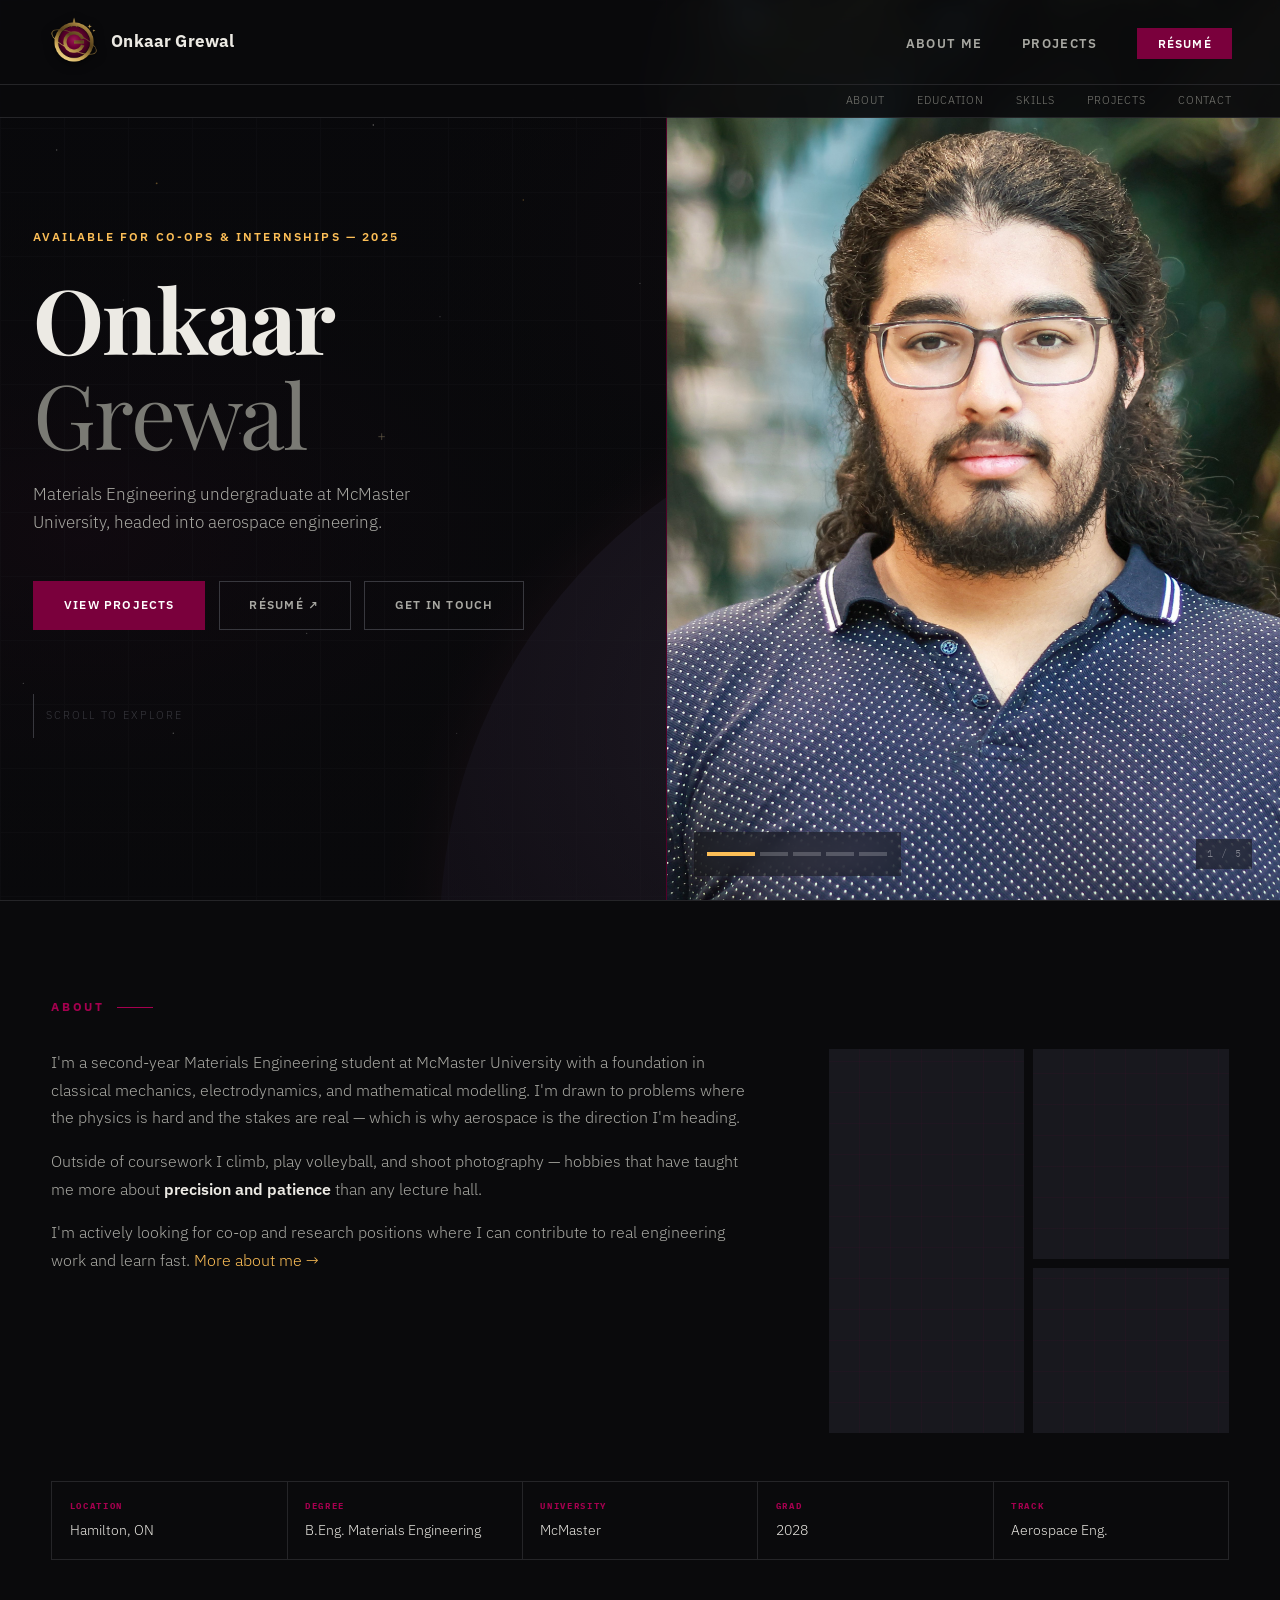
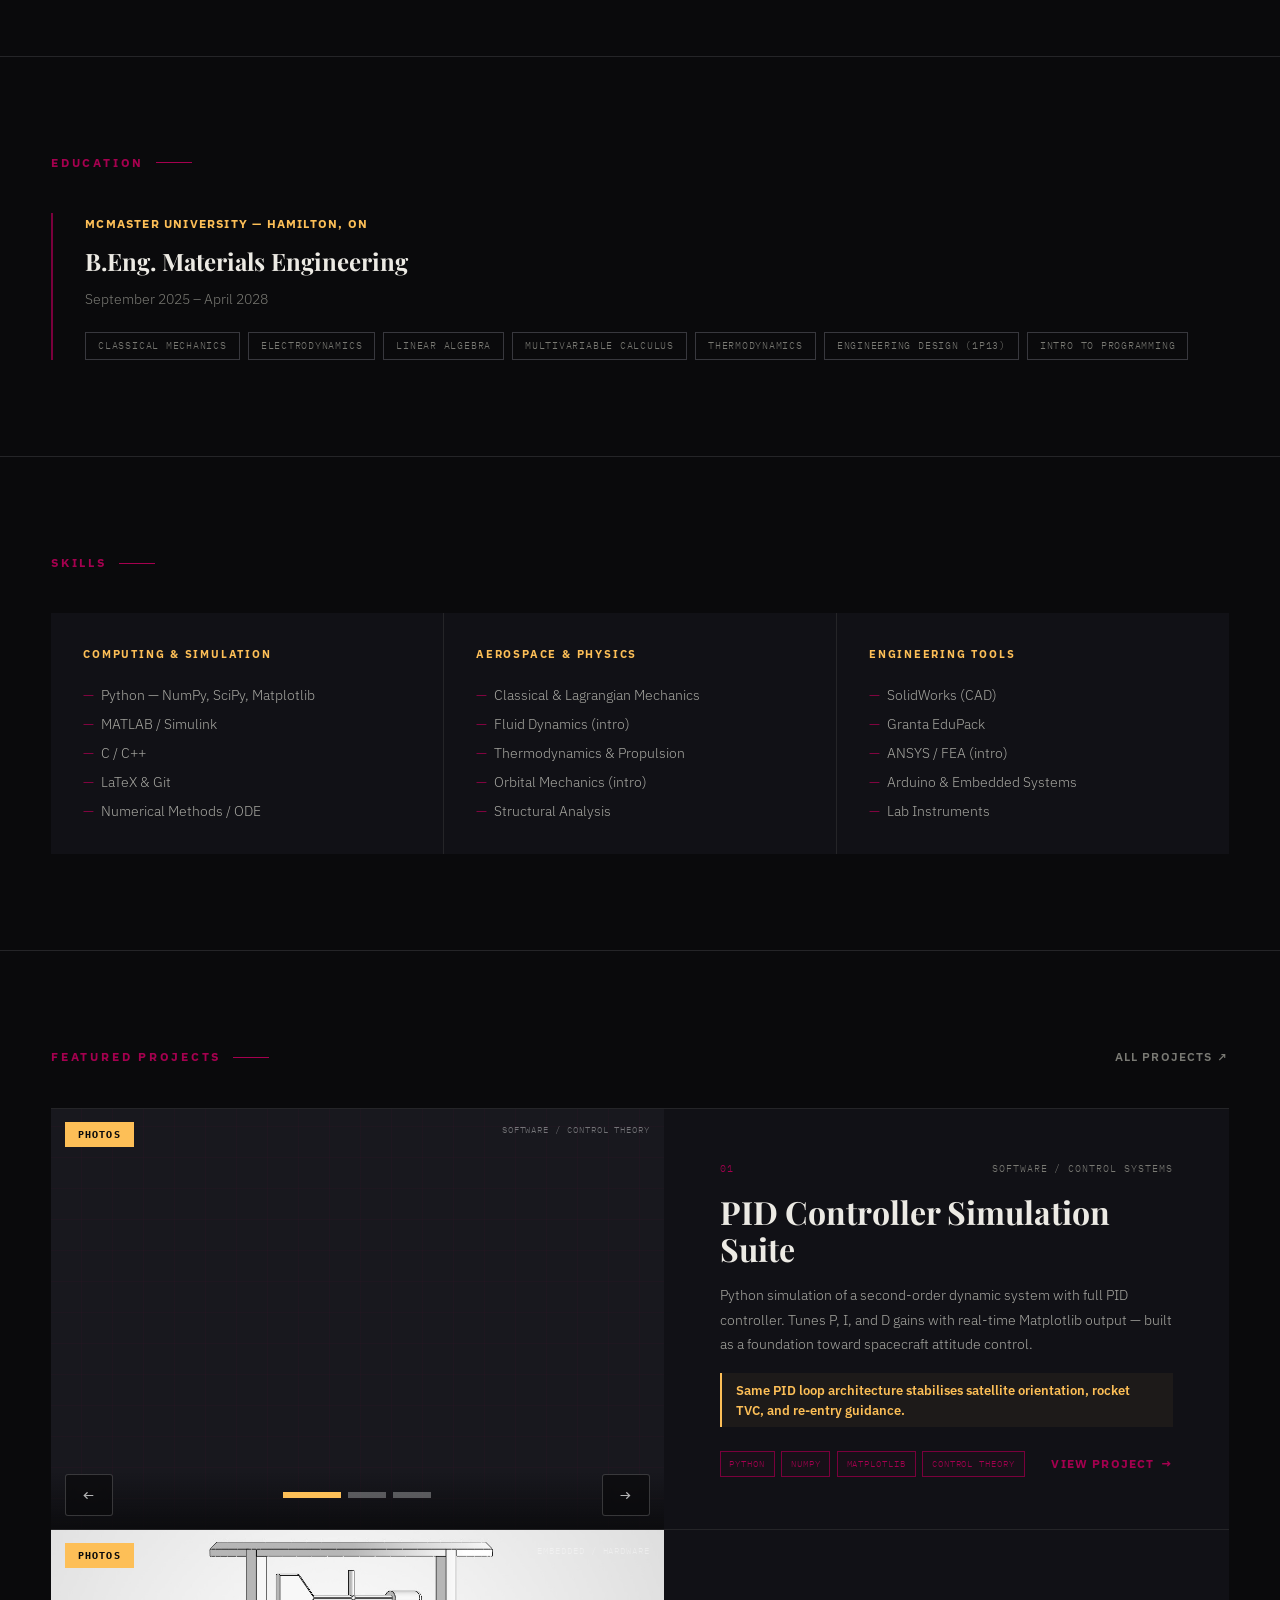
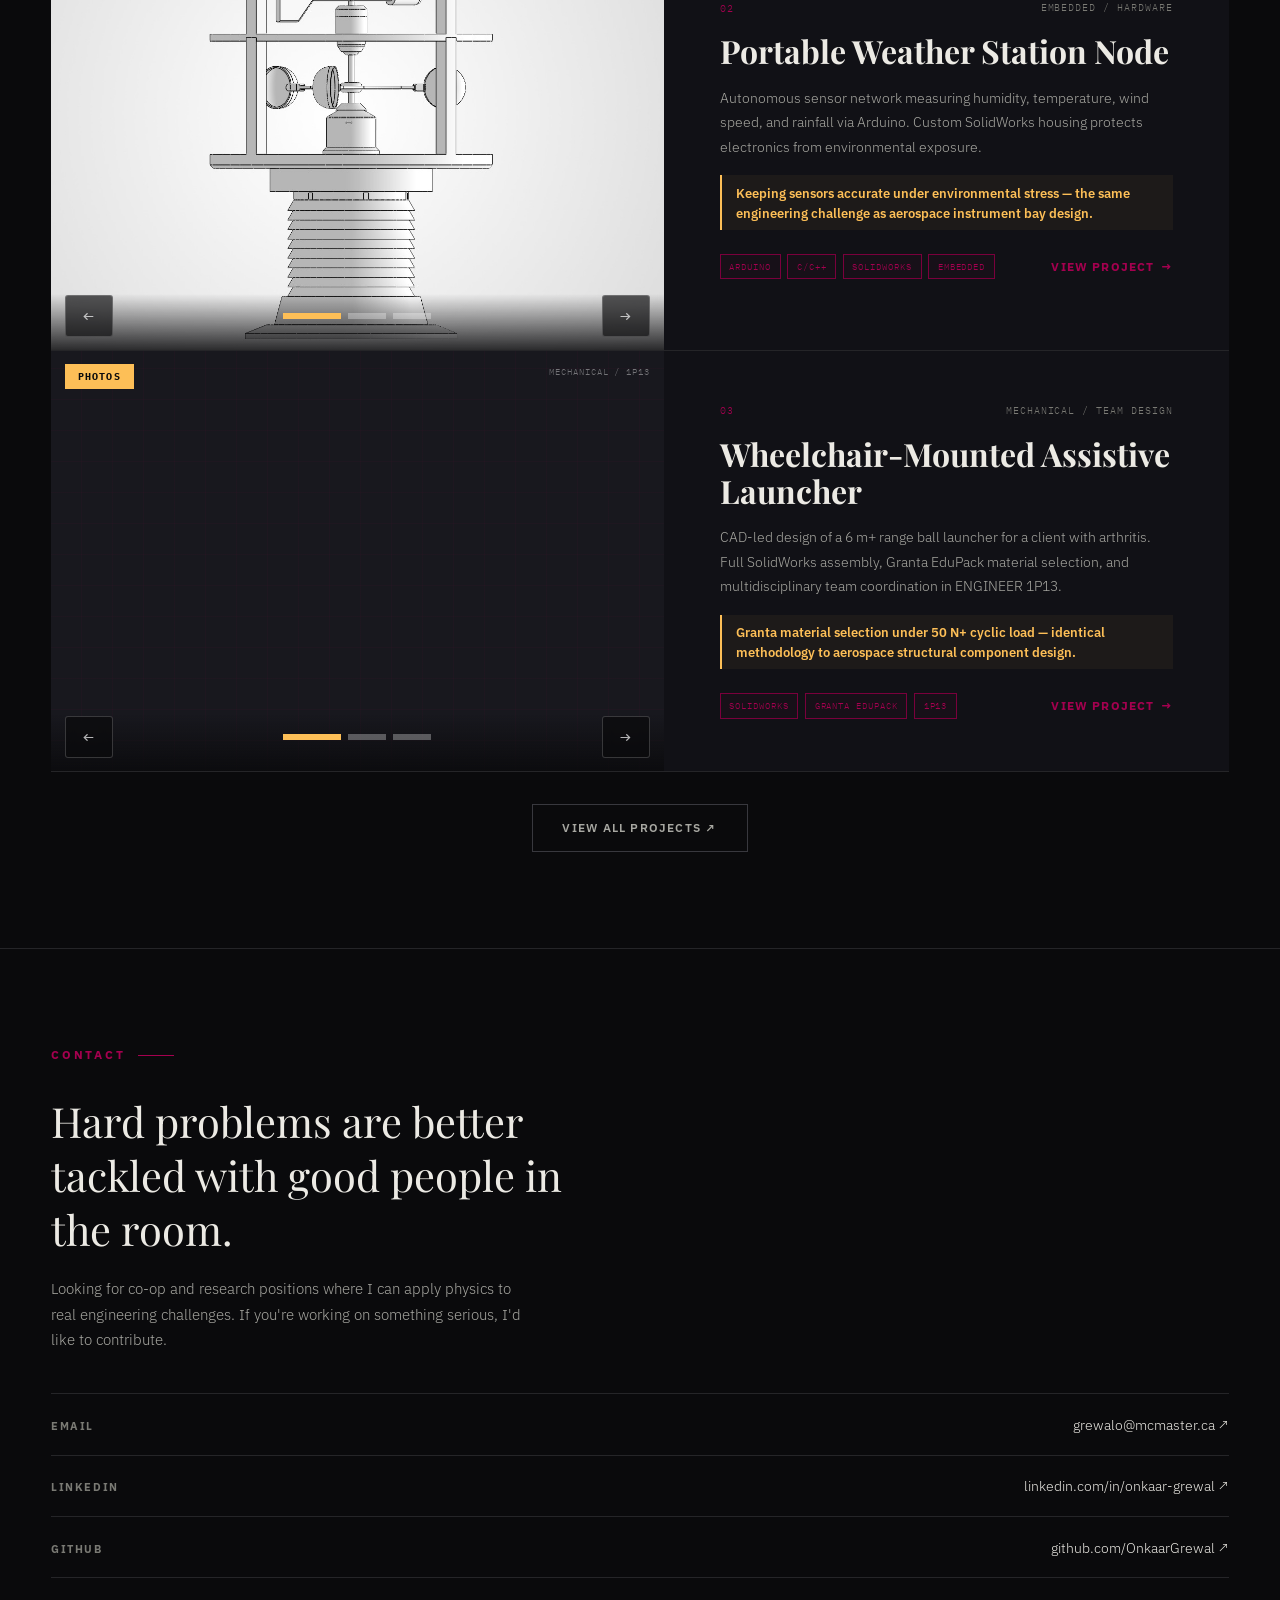
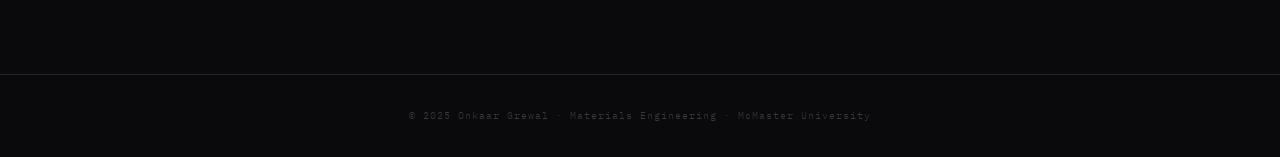
==== commit 7248c7be: "Add files via upload" ====
--- a/index.html
+++ b/index.html
@@ -1,6 +1,7 @@
 <!DOCTYPE html>
 <html lang="en">
 <head>
+  <link rel="icon" type="image/png" href="logo.png">
   <meta charset="UTF-8" />
   <meta name="viewport" content="width=device-width, initial-scale=1.0" />
   <title>Onkaar Grewal — Materials Engineering</title>
@@ -223,7 +224,7 @@
   <!-- NAV -->
   <nav>
     <div class="nav-top">
-      <a href="index.html" class="nav-logo"><svg viewBox="0 0 200 220" fill="none" xmlns="http://www.w3.org/2000/svg"><defs><linearGradient id="lgM" x1="60" y1="20" x2="150" y2="200" gradientUnits="userSpaceOnUse"><stop offset="0" stop-color="#FFD98A"/><stop offset="0.25" stop-color="#FDBF57"/><stop offset="0.5" stop-color="#b8822c"/><stop offset="0.68" stop-color="#8a611f"/><stop offset="0.85" stop-color="#d9a441"/><stop offset="1" stop-color="#FFD98A"/></linearGradient><linearGradient id="lgE" x1="0" y1="0" x2="1" y2="1"><stop offset="0" stop-color="#FFE9B0"/><stop offset="1" stop-color="#a5741f"/></linearGradient><radialGradient id="lgP" cx="0.4" cy="0.35" r="0.8"><stop offset="0" stop-color="#9c0850"/><stop offset="0.6" stop-color="#7A003C"/><stop offset="1" stop-color="#4a0025"/></radialGradient></defs><circle cx="100" cy="132" r="52" fill="url(#lgP)"/><path d="M148 132 A48 48 0 0 1 68 168" stroke="#3a001d" stroke-width="3" fill="none" opacity="0.4"/><path d="M100 84 A48 48 0 1 0 148 148 L148 130 L104 130 L104 144 L130 144 A32 32 0 1 1 100 100 Z" fill="url(#lgM)" stroke="url(#lgE)" stroke-width="1.5"/><path d="M100 14 C108 26 112 44 112 64 L112 96 L88 96 L88 64 C88 44 92 26 100 14 Z" fill="url(#lgM)" stroke="url(#lgE)" stroke-width="1.5"/><circle cx="100" cy="40" r="5" fill="#7A003C"/><path d="M88 88 L74 108 L88 100 Z" fill="url(#lgM)" stroke="url(#lgE)" stroke-width="1.2"/><path d="M112 88 L126 108 L112 100 Z" fill="url(#lgM)" stroke="url(#lgE)" stroke-width="1.2"/><path d="M92 96 L108 96 L104 108 L96 108 Z" fill="url(#lgM)"/><ellipse cx="100" cy="132" rx="76" ry="27" transform="rotate(-24 100 132)" stroke="url(#lgM)" stroke-width="5" fill="none"/><path d="M146 40 l3 7 l7 3 l-7 3 l-3 7 l-3 -7 l-7 -3 l7 -3 Z" fill="#FDBF57"/><path d="M166 62 l2 4.5 l4.5 2 l-4.5 2 l-2 4.5 l-2 -4.5 l-4.5 -2 l4.5 -2 Z" fill="#FDBF57"/><circle cx="158" cy="30" r="2.4" fill="#FFD98A"/></svg><span>Onkaar Grewal</span></a>
+      <a href="index.html" class="nav-logo"><img src="logo.png" alt="Onkaar Grewal logo"><span>Onkaar Grewal</span></a>
       <ul class="nav-pages">
         <li><a href="about.html">About Me</a></li>
         <li><a href="projects.html">Projects</a></li>
--- a/style.css
+++ b/style.css
@@ -81,12 +81,16 @@
   padding: 1rem 3rem;
 }
 .nav-logo {
-  font-family: var(--sans); font-size: 1rem; font-weight: 700;
+  font-family: var(--sans); font-size: 1.05rem; font-weight: 700;
   color: var(--text); letter-spacing: 0.01em;
-  display: inline-flex; align-items: center; gap: 0.65rem;
-}
-.nav-logo svg { width: 34px; height: 34px; flex-shrink: 0; }
+  display: inline-flex; align-items: center; gap: 0.7rem;
+}
+.nav-logo img {
+  width: 52px; height: 52px; flex-shrink: 0; display: block;
+  filter: drop-shadow(0 2px 5px rgba(0,0,0,0.5));
+}
 .nav-logo:hover { color: var(--text); }
+.nav-logo:hover img { filter: drop-shadow(0 2px 8px rgba(253,191,87,0.3)); transition: filter 0.3s; }
 .nav-pages { display: flex; gap: 2.5rem; list-style: none; align-items: center; }
 .nav-pages a {
   font-family: var(--sans); font-weight: 600; font-size: 0.8rem;
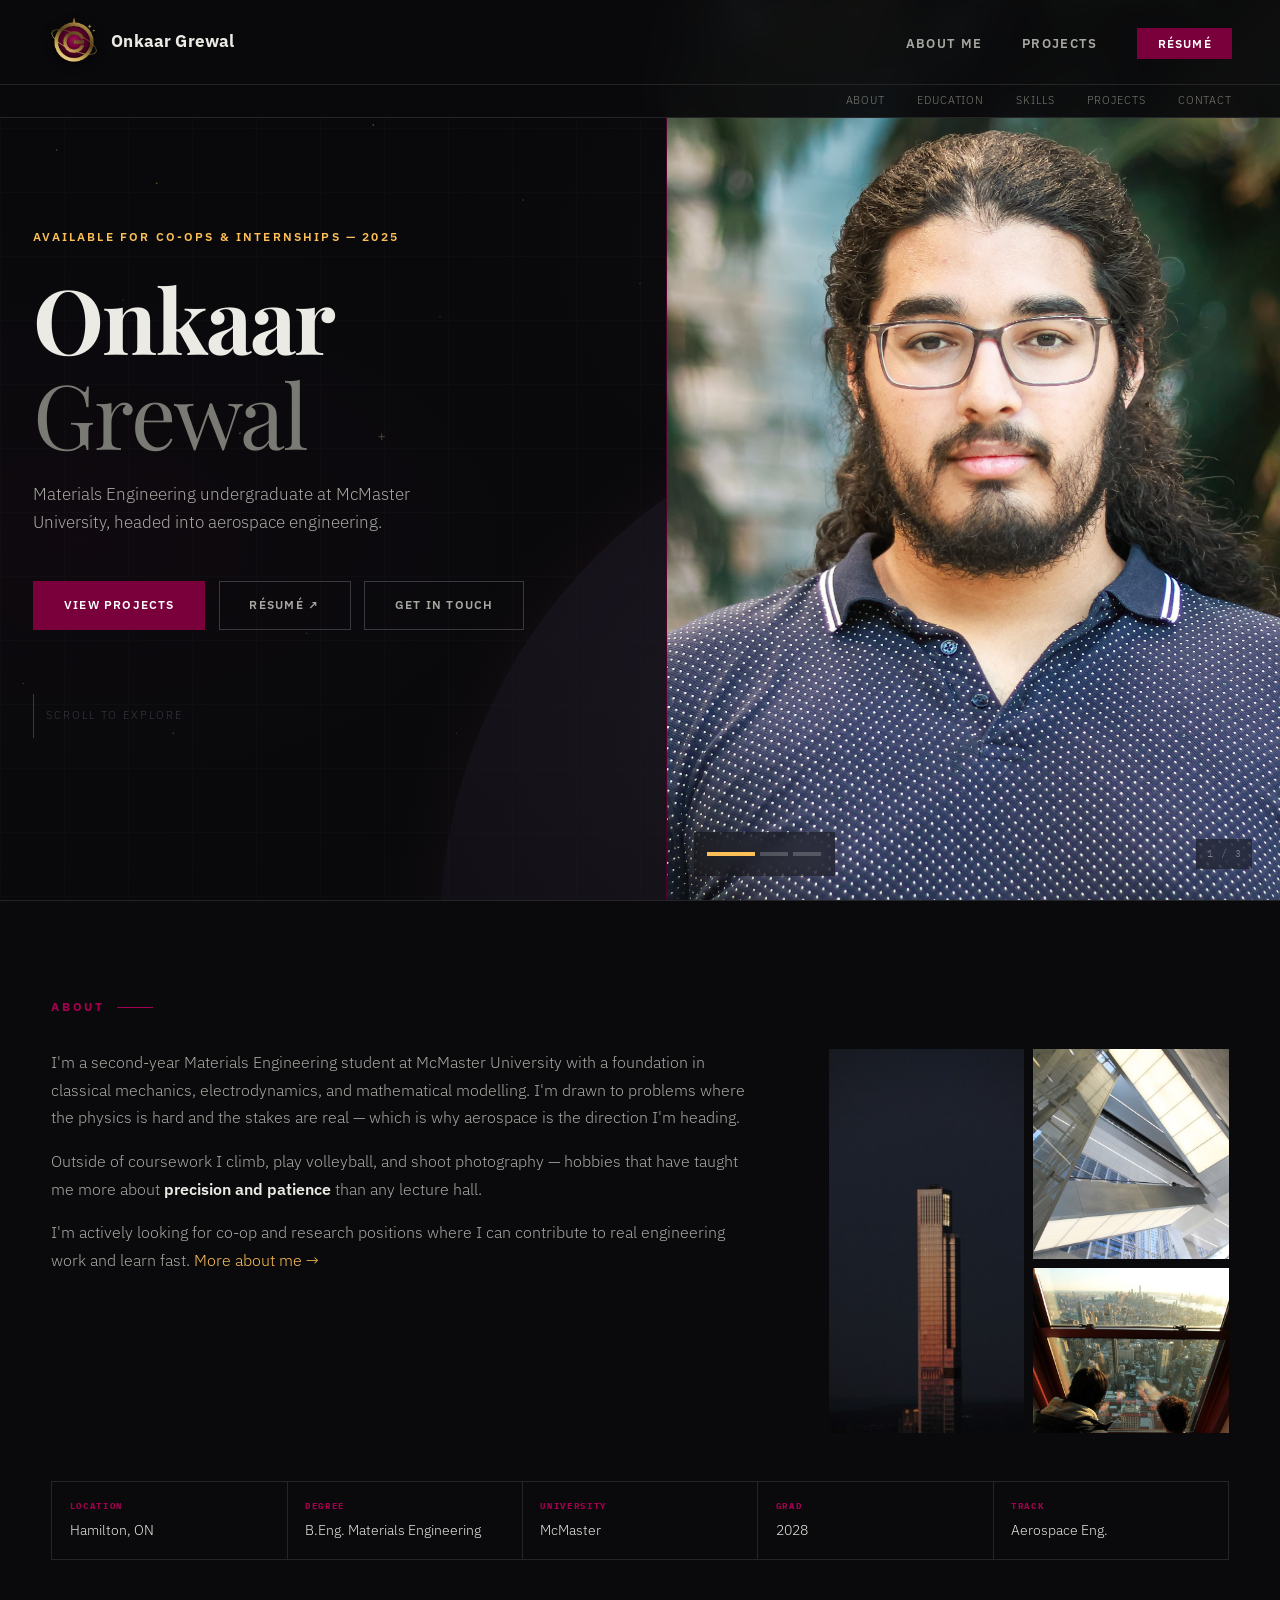
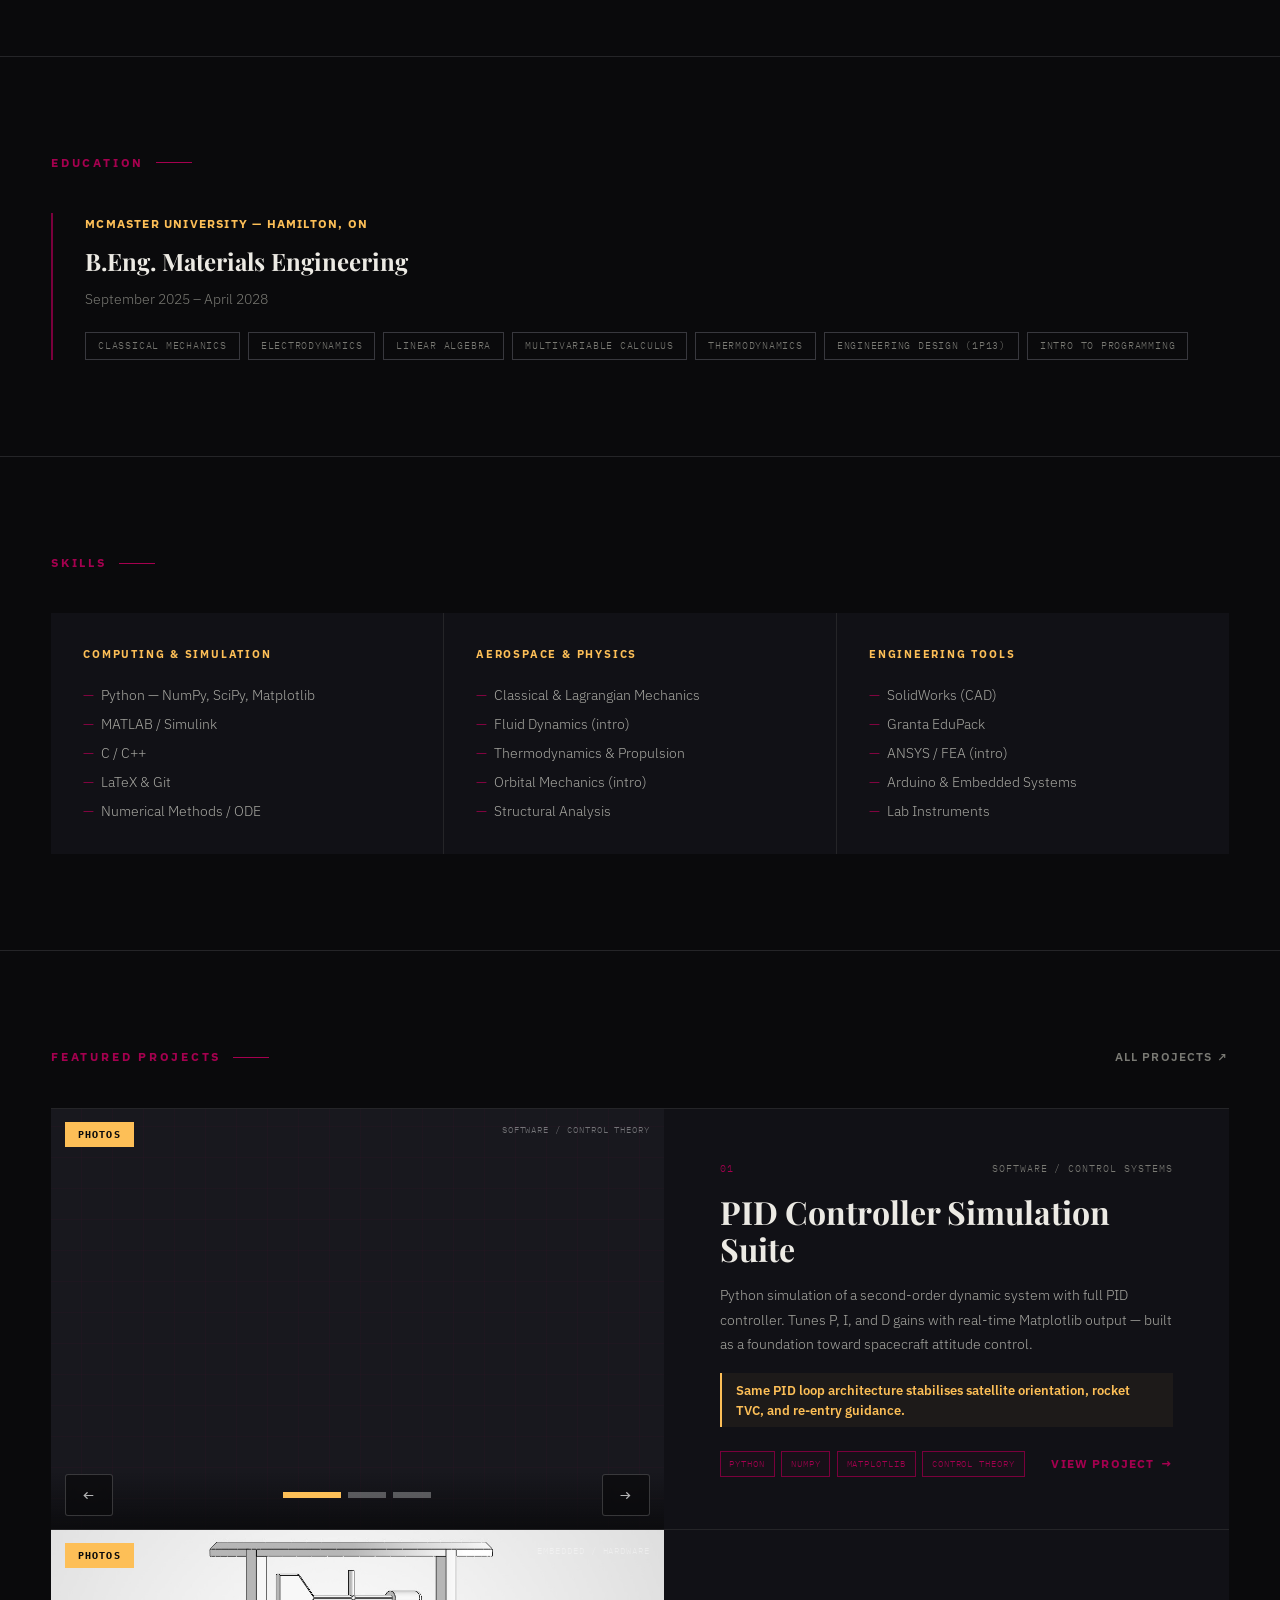
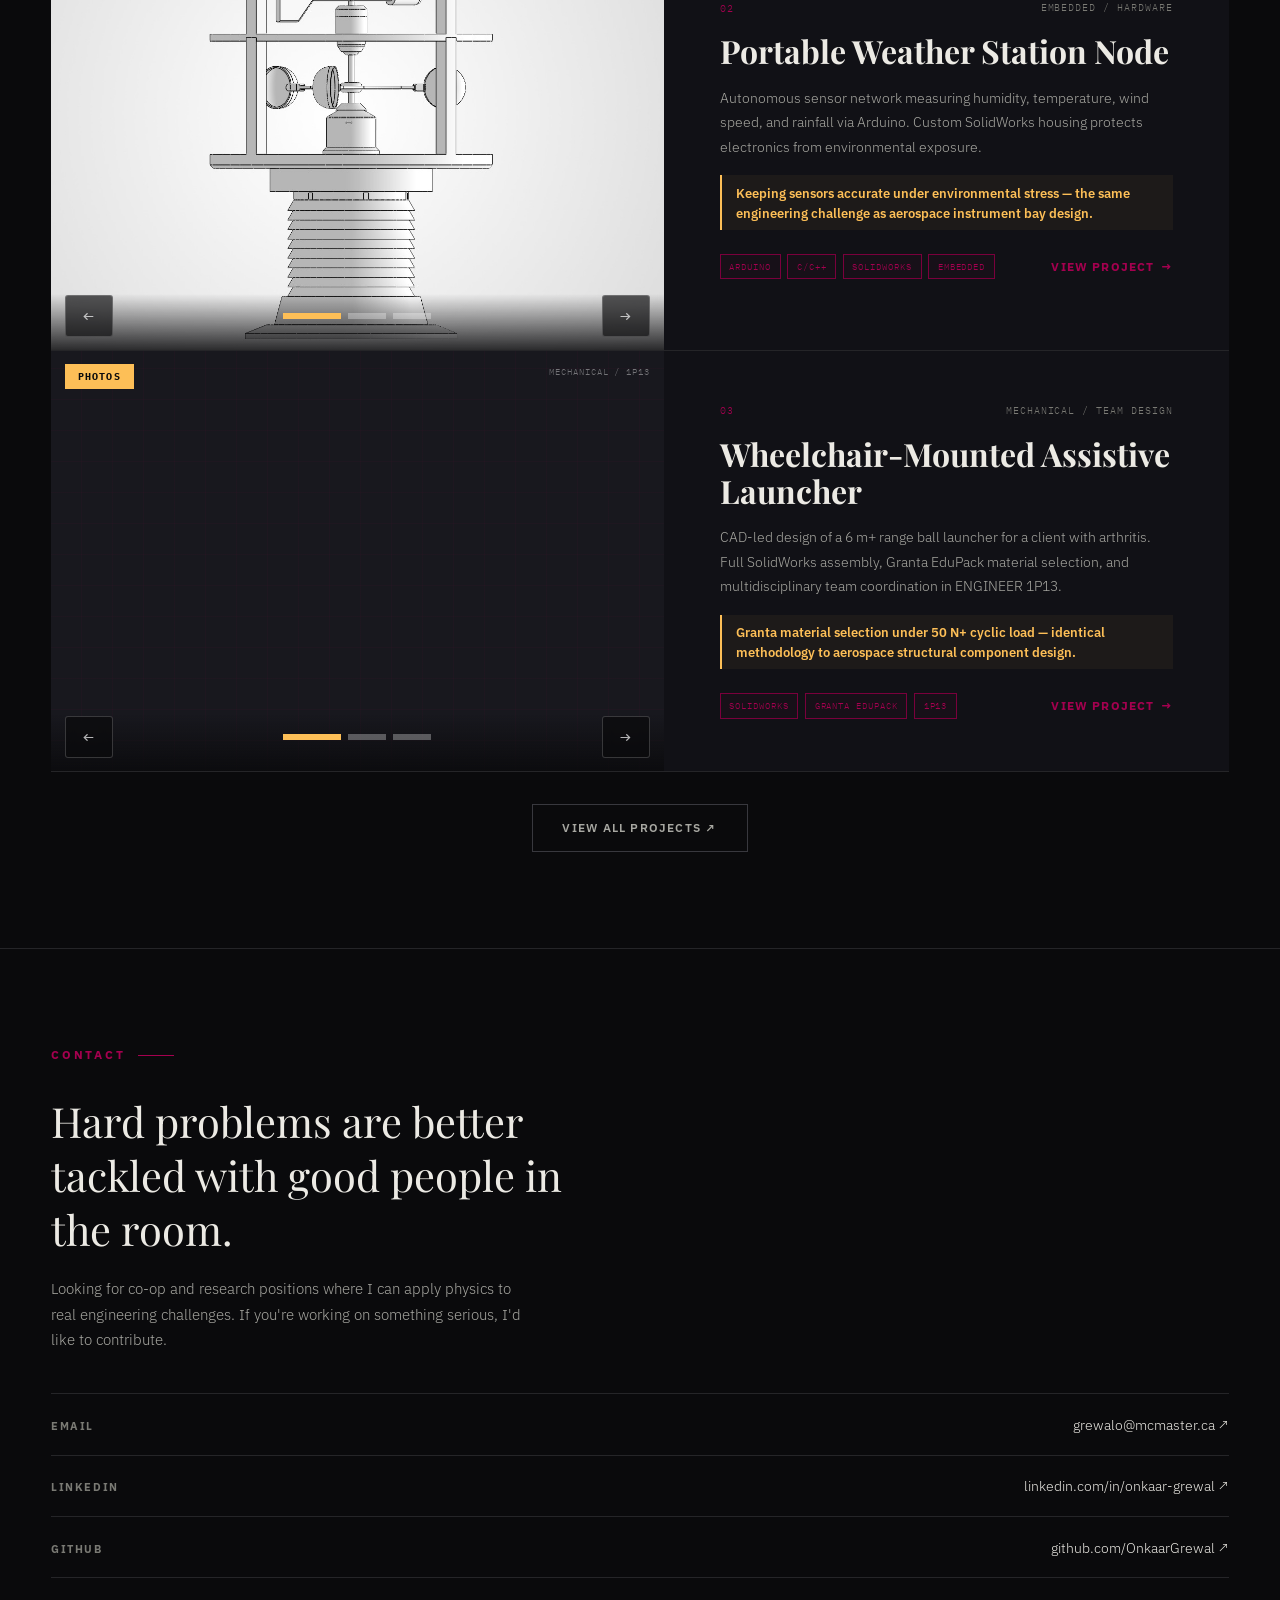
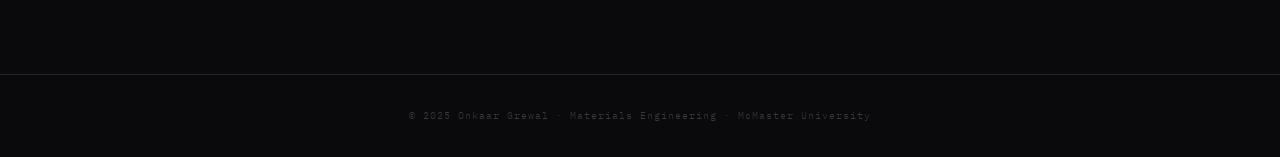
==== commit cd594d38: "Add files via upload" ====
--- a/index.html
+++ b/index.html
@@ -74,12 +74,10 @@
       opacity: 0; transition: opacity 0.9s ease;
     }
     .hero-slide.active { opacity: 1; }
-    /* EDIT: add img/hero-1.jpg through hero-5.jpg */
+    /* EDIT: add img/hero-1.jpg through hero-3.jpg */
     .hero-slide:nth-child(1) { background-image: url('img/hero-1.jpg'); }
     .hero-slide:nth-child(2) { background-image: url('img/hero-2.jpg'); }
     .hero-slide:nth-child(3) { background-image: url('img/hero-3.jpg'); }
-    .hero-slide:nth-child(4) { background-image: url('img/hero-4.jpg'); }
-    .hero-slide:nth-child(5) { background-image: url('img/hero-5.jpg'); }
     .hero-indicators {
       position: absolute; bottom: 1.5rem; left: 1.75rem; z-index: 10;
       display: flex; gap: 5px; align-items: center;
@@ -259,7 +257,7 @@
       </div>
 
       <!--
-        HERO PHOTOS: add img/hero-1.jpg through img/hero-5.jpg
+        HERO PHOTOS: add img/hero-1.jpg through img/hero-3.jpg
         Landscape photos work best. Click the indicators to switch.
       -->
       <div class="hero-photo-wrap fu fu2">
@@ -267,17 +265,13 @@
           <div class="hero-slide active"></div>
           <div class="hero-slide"></div>
           <div class="hero-slide"></div>
-          <div class="hero-slide"></div>
-          <div class="hero-slide"></div>
         </div>
         <div class="hero-indicators" id="hero-inds">
           <button class="h-ind active"></button>
           <button class="h-ind"></button>
           <button class="h-ind"></button>
-          <button class="h-ind"></button>
-          <button class="h-ind"></button>
-        </div>
-        <span class="hero-count" id="hero-count">1 / 5</span>
+        </div>
+        <span class="hero-count" id="hero-count">1 / 3</span>
       </div>
     </div>
   </section>
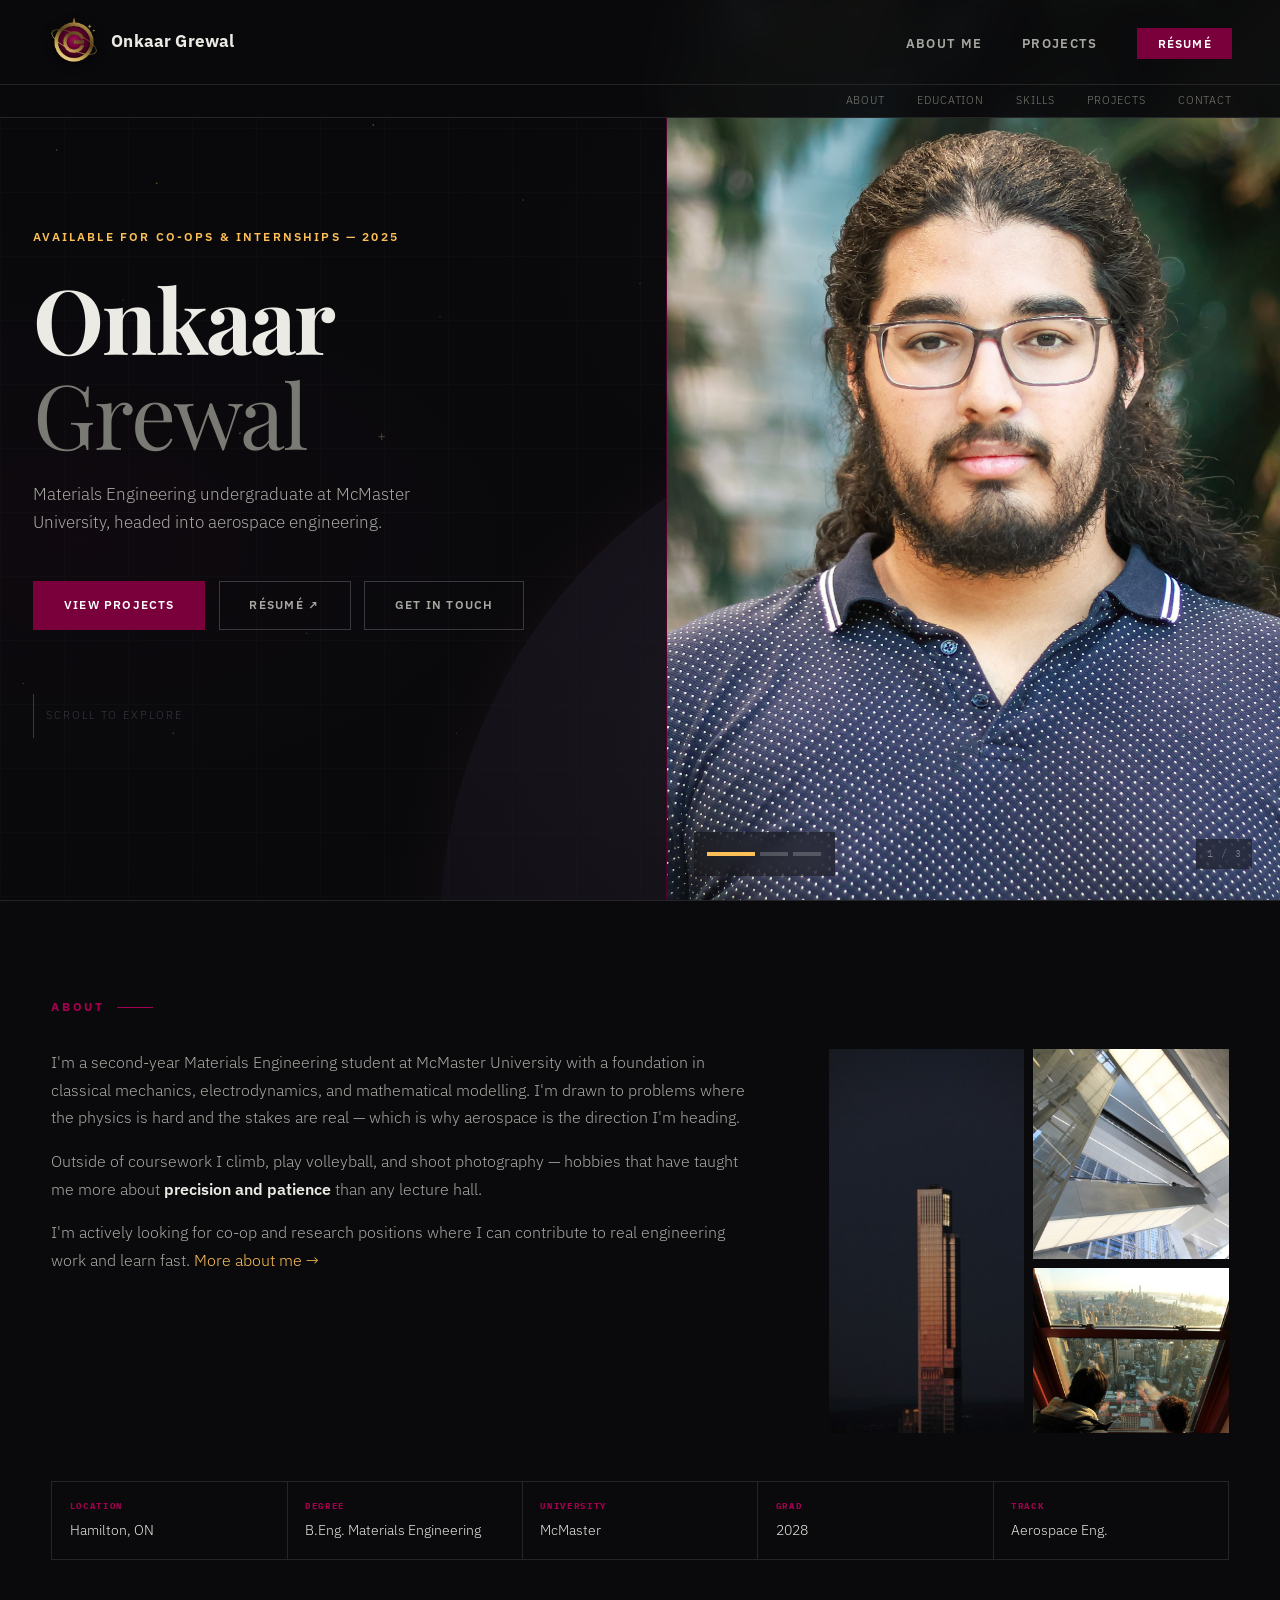
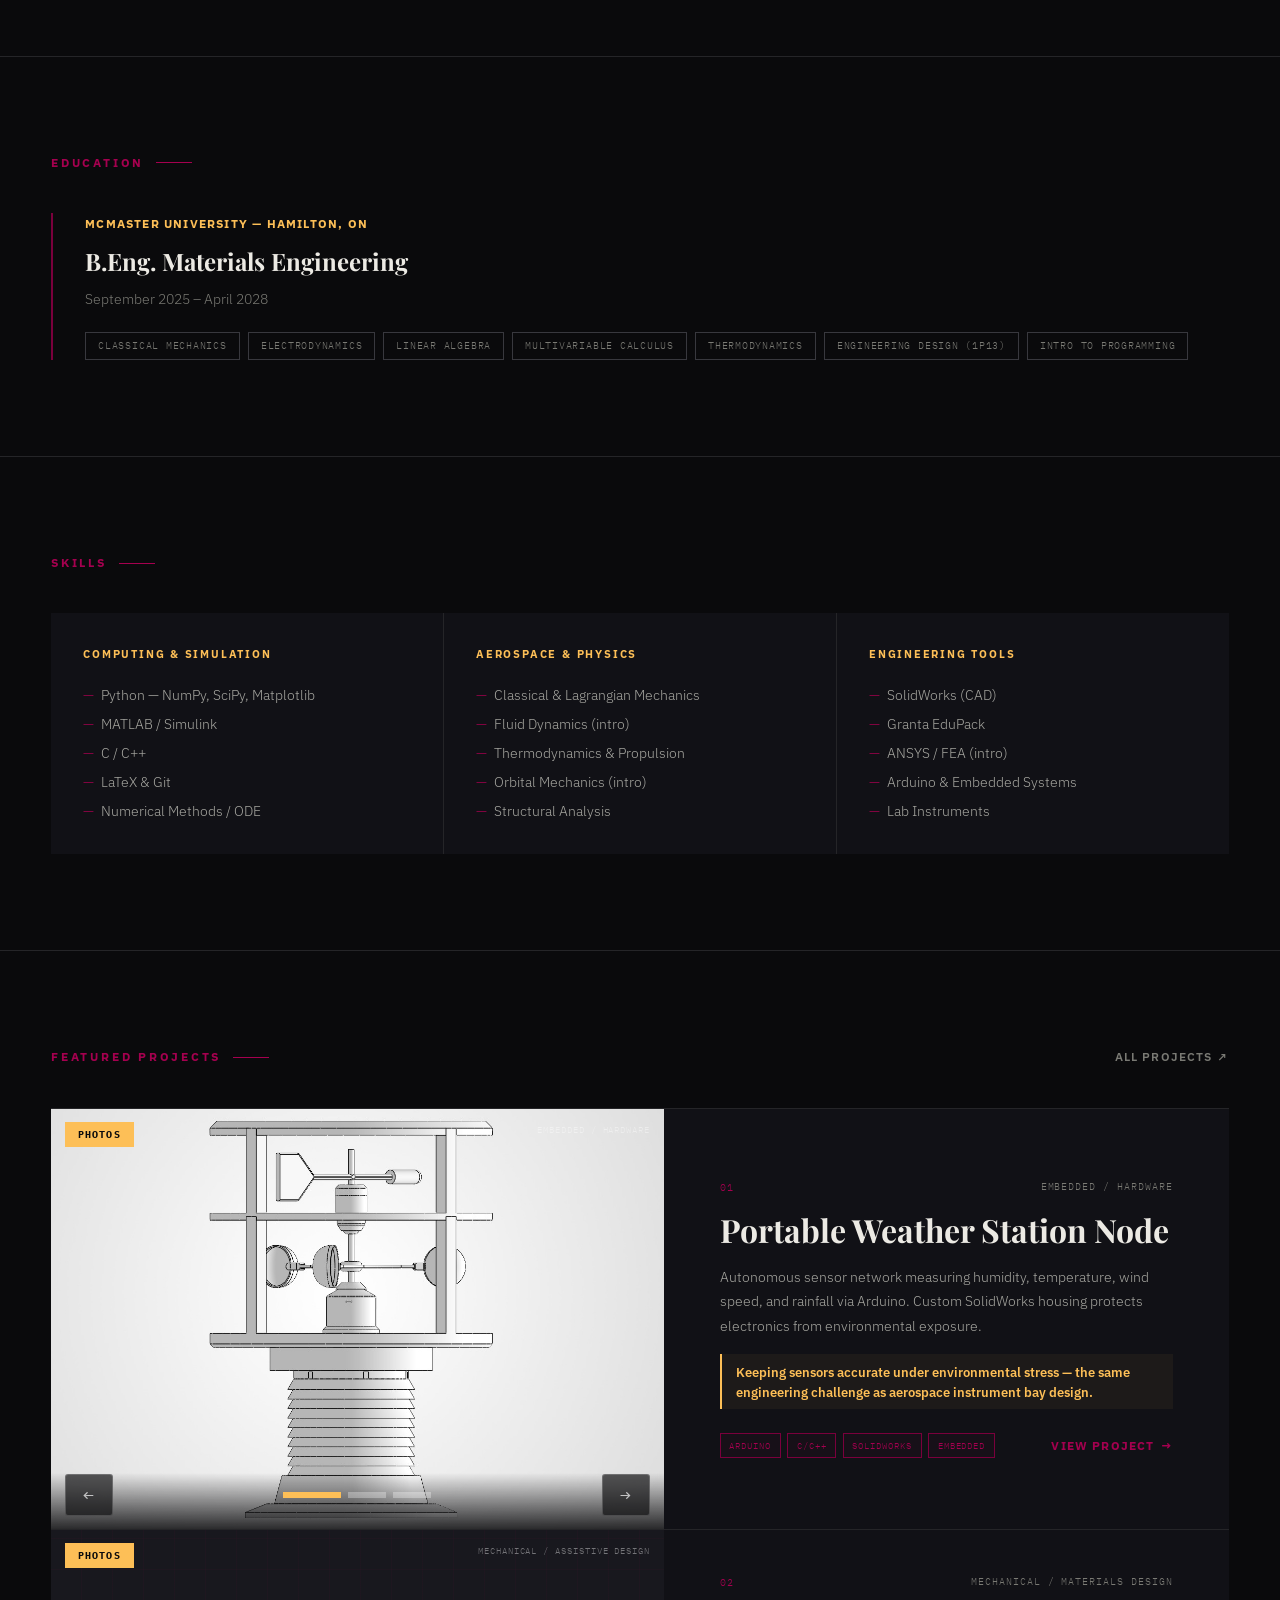
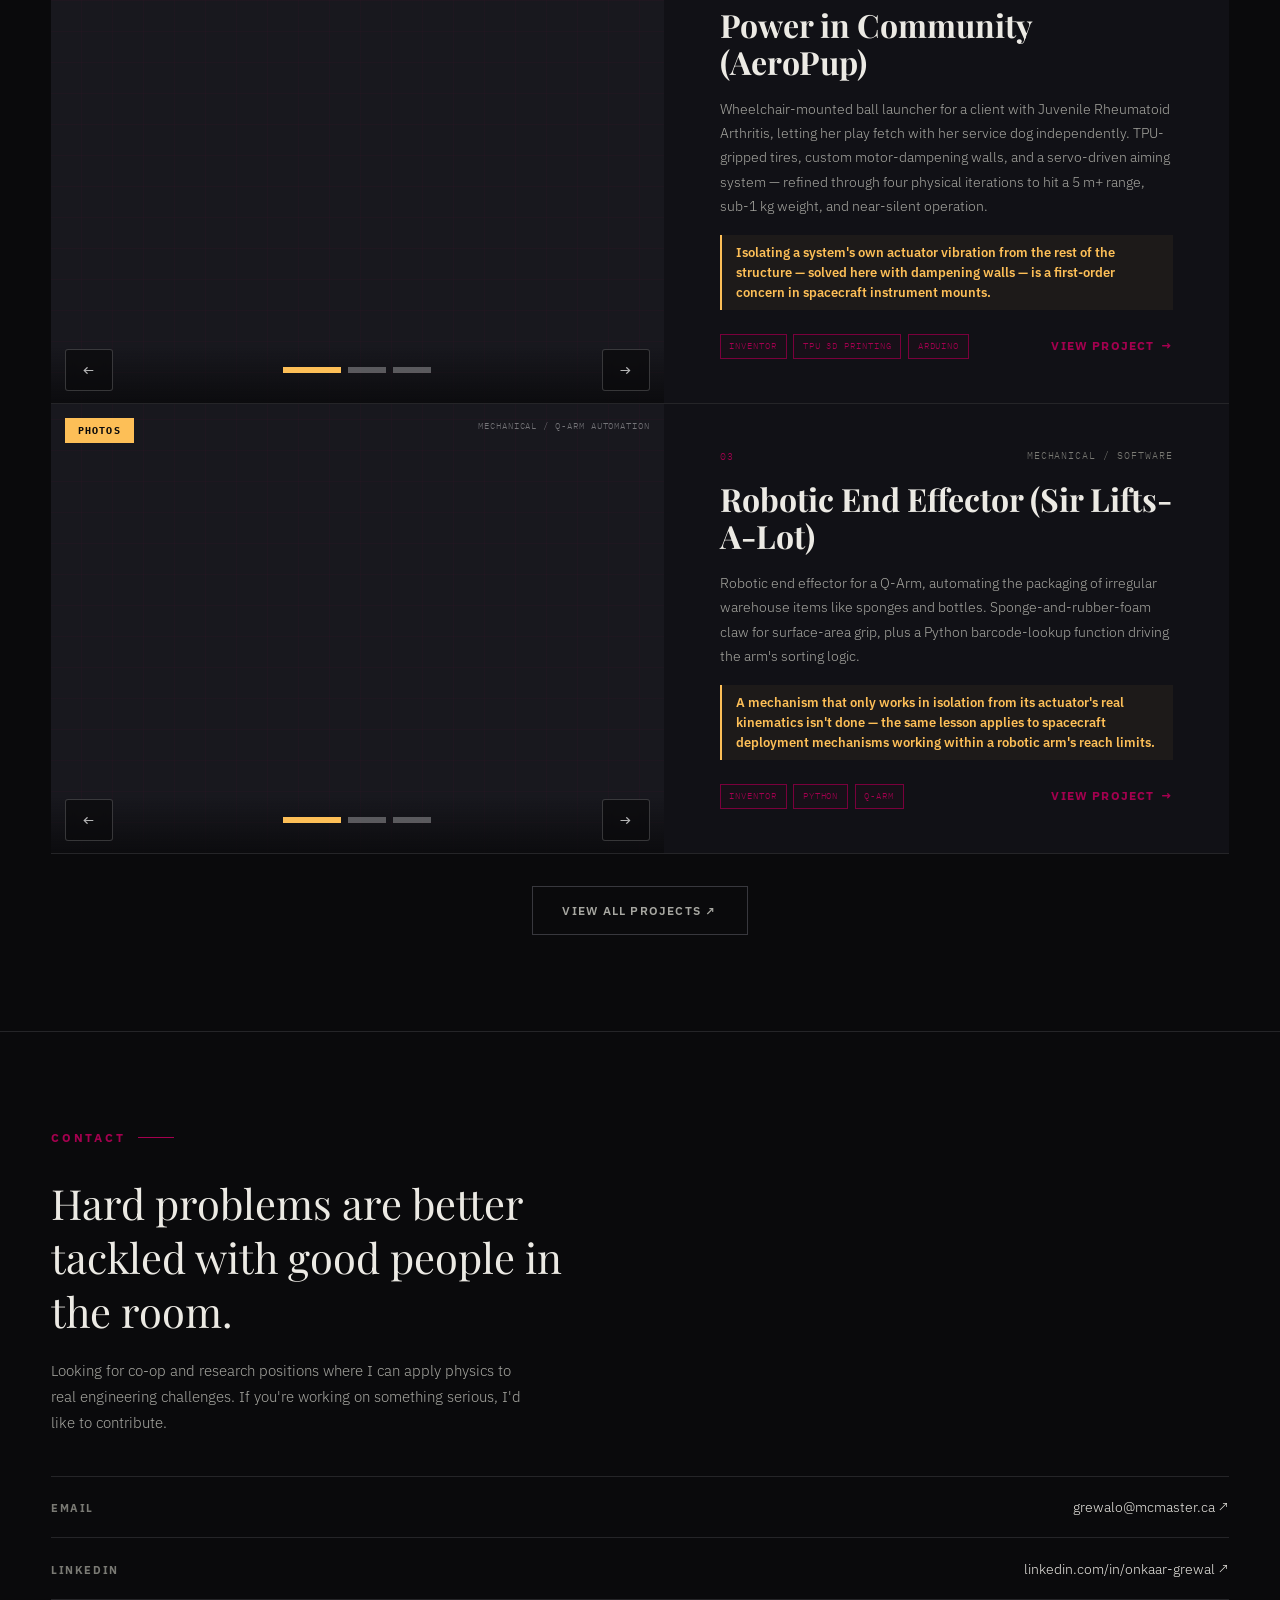
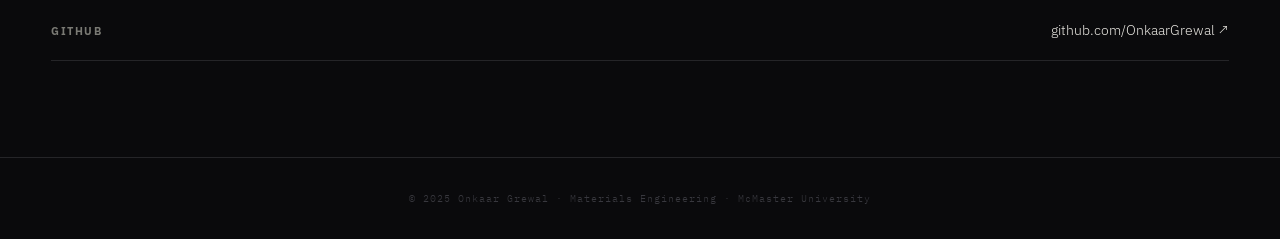
==== commit ecd2eb46: "Add files via upload" ====
--- a/index.html
+++ b/index.html
@@ -384,50 +384,7 @@
 
     <div class="proj-rows" style="margin-top:2rem;">
 
-      <!-- ── 01: PID SIMULATION ── -->
-      <a href="project-pid.html" class="proj-row">
-        <div class="proj-media" data-model="">
-          <div class="media-tabs">
-            <button class="m-tab active" data-tab="images">Photos</button>
-            <button class="m-tab no-model" data-tab="model">3D Model</button>
-          </div>
-          <span class="proj-category">Software / Control Theory</span>
-          <div class="m-panel active" data-panel="images">
-            <div class="ss-track">
-              <div class="ss-slide active ph"><img src="img/p1a.jpg" alt="" onerror="this.style.display='none'" /></div>
-              <div class="ss-slide ph"><img src="img/p1b.jpg" alt="" onerror="this.style.display='none'" /></div>
-              <div class="ss-slide ph"><img src="img/p1c.jpg" alt="" onerror="this.style.display='none'" /></div>
-            </div>
-            <div class="ss-footer">
-              <button class="ss-arrow ss-prev">←</button>
-              <div class="ss-dots"><button class="ss-dot active"></button><button class="ss-dot"></button><button class="ss-dot"></button></div>
-              <button class="ss-arrow ss-next">→</button>
-            </div>
-          </div>
-          <div class="m-panel" data-panel="model">
-            <div class="model-wrap"><div class="model-loading"><div class="loader"></div><p>Loading…</p></div><canvas class="model-canvas"></canvas>
-              <div class="model-footer"><span class="model-hint">Drag · Scroll</span><div class="model-btns"><button class="m-ctrl" data-action="reset">Reset</button><button class="m-ctrl" data-action="wire">Wireframe</button></div></div>
-            </div>
-          </div>
-        </div>
-        <div class="proj-content">
-          <div class="proj-row-meta">
-            <span class="proj-num-s">01</span>
-            <span class="proj-domain-s">Software / Control Systems</span>
-          </div>
-          <h3 class="proj-title-r">PID Controller Simulation Suite</h3>
-          <p class="proj-desc-r">Python simulation of a second-order dynamic system with full PID controller. Tunes P, I, and D gains with real-time Matplotlib output — built as a foundation toward spacecraft attitude control.</p>
-          <p class="proj-insight-r">Same PID loop architecture stabilises satellite orientation, rocket TVC, and re-entry guidance.</p>
-          <div class="proj-row-foot">
-            <div class="proj-tags-r">
-              <span class="tag">Python</span><span class="tag">NumPy</span><span class="tag">Matplotlib</span><span class="tag">Control Theory</span>
-            </div>
-            <span class="proj-cta">View project</span>
-          </div>
-        </div>
-      </a>
-
-      <!-- ── 02: WEATHER STATION ── -->
+      <!-- ── 01: WEATHER STATION ── -->
       <a href="project-weather.html" class="proj-row">
         <div class="proj-media" data-model="https://raw.githubusercontent.com/OnkaarGrewal/OnkaarGrewal.github.io/main/models/weather-station.glb">
           <div class="media-tabs">
@@ -455,7 +412,7 @@
         </div>
         <div class="proj-content">
           <div class="proj-row-meta">
-            <span class="proj-num-s">02</span>
+            <span class="proj-num-s">01</span>
             <span class="proj-domain-s">Embedded / Hardware</span>
           </div>
           <h3 class="proj-title-r">Portable Weather Station Node</h3>
@@ -470,17 +427,17 @@
         </div>
       </a>
 
-      <!-- ── 03: WHEELCHAIR LAUNCHER ── -->
+      <!-- ── 02: POWER IN COMMUNITY (AEROPUP) ── -->
       <a href="project-wheelchair.html" class="proj-row">
-        <div class="proj-media" data-model="models/wheelchair-launcher.stl">
+        <div class="proj-media" data-model="models/aeropup.stl">
           <div class="media-tabs">
             <button class="m-tab active" data-tab="images">Photos</button>
             <button class="m-tab no-model" data-tab="model">3D Model</button>
           </div>
-          <span class="proj-category">Mechanical / 1P13</span>
+          <span class="proj-category">Mechanical / Assistive Design</span>
           <div class="m-panel active" data-panel="images">
             <div class="ss-track">
-              <div class="ss-slide active ph"><img src="img/p3a.jpg" alt="" onerror="this.style.display='none'" /></div>
+              <div class="ss-slide active ph"><img src="img/p3a.gif" alt="" onerror="this.style.display='none'" /></div>
               <div class="ss-slide ph"><img src="img/p3b.jpg" alt="" onerror="this.style.display='none'" /></div>
               <div class="ss-slide ph"><img src="img/p3c.jpg" alt="" onerror="this.style.display='none'" /></div>
             </div>
@@ -498,15 +455,58 @@
         </div>
         <div class="proj-content">
           <div class="proj-row-meta">
-            <span class="proj-num-s">03</span>
-            <span class="proj-domain-s">Mechanical / Team Design</span>
-          </div>
-          <h3 class="proj-title-r">Wheelchair-Mounted Assistive Launcher</h3>
-          <p class="proj-desc-r">CAD-led design of a 6 m+ range ball launcher for a client with arthritis. Full SolidWorks assembly, Granta EduPack material selection, and multidisciplinary team coordination in ENGINEER 1P13.</p>
-          <p class="proj-insight-r">Granta material selection under 50 N+ cyclic load — identical methodology to aerospace structural component design.</p>
+            <span class="proj-num-s">02</span>
+            <span class="proj-domain-s">Mechanical / Materials Design</span>
+          </div>
+          <h3 class="proj-title-r">Power in Community (AeroPup)</h3>
+          <p class="proj-desc-r">Wheelchair-mounted ball launcher for a client with Juvenile Rheumatoid Arthritis, letting her play fetch with her service dog independently. TPU-gripped tires, custom motor-dampening walls, and a servo-driven aiming system — refined through four physical iterations to hit a 5 m+ range, sub-1 kg weight, and near-silent operation.</p>
+          <p class="proj-insight-r">Isolating a system's own actuator vibration from the rest of the structure — solved here with dampening walls — is a first-order concern in spacecraft instrument mounts.</p>
           <div class="proj-row-foot">
             <div class="proj-tags-r">
-              <span class="tag">SolidWorks</span><span class="tag">Granta EduPack</span><span class="tag">1P13</span>
+              <span class="tag">Inventor</span><span class="tag">TPU 3D Printing</span><span class="tag">Arduino</span>
+            </div>
+            <span class="proj-cta">View project</span>
+          </div>
+        </div>
+      </a>
+
+      <!-- ── 03: ROBOTIC END EFFECTOR (SIR LIFTS-A-LOT) ── -->
+      <a href="project-effector.html" class="proj-row">
+        <div class="proj-media" data-model="">
+          <div class="media-tabs">
+            <button class="m-tab active" data-tab="images">Photos</button>
+            <button class="m-tab no-model" data-tab="model">3D Model</button>
+          </div>
+          <span class="proj-category">Mechanical / Q-Arm Automation</span>
+          <div class="m-panel active" data-panel="images">
+            <div class="ss-track">
+              <div class="ss-slide active ph"><img src="img/p4a.jpg" alt="" onerror="this.style.display='none'" /></div>
+              <div class="ss-slide ph"><img src="img/p4b.jpg" alt="" onerror="this.style.display='none'" /></div>
+              <div class="ss-slide ph"><img src="img/p4c.jpg" alt="" onerror="this.style.display='none'" /></div>
+            </div>
+            <div class="ss-footer">
+              <button class="ss-arrow ss-prev">←</button>
+              <div class="ss-dots"><button class="ss-dot active"></button><button class="ss-dot"></button><button class="ss-dot"></button></div>
+              <button class="ss-arrow ss-next">→</button>
+            </div>
+          </div>
+          <div class="m-panel" data-panel="model">
+            <div class="model-wrap"><div class="model-loading"><div class="loader"></div><p>Loading…</p></div><canvas class="model-canvas"></canvas>
+              <div class="model-footer"><span class="model-hint">Drag · Scroll</span><div class="model-btns"><button class="m-ctrl" data-action="reset">Reset</button><button class="m-ctrl" data-action="wire">Wireframe</button></div></div>
+            </div>
+          </div>
+        </div>
+        <div class="proj-content">
+          <div class="proj-row-meta">
+            <span class="proj-num-s">03</span>
+            <span class="proj-domain-s">Mechanical / Software</span>
+          </div>
+          <h3 class="proj-title-r">Robotic End Effector (Sir Lifts-A-Lot)</h3>
+          <p class="proj-desc-r">Robotic end effector for a Q-Arm, automating the packaging of irregular warehouse items like sponges and bottles. Sponge-and-rubber-foam claw for surface-area grip, plus a Python barcode-lookup function driving the arm's sorting logic.</p>
+          <p class="proj-insight-r">A mechanism that only works in isolation from its actuator's real kinematics isn't done — the same lesson applies to spacecraft deployment mechanisms working within a robotic arm's reach limits.</p>
+          <div class="proj-row-foot">
+            <div class="proj-tags-r">
+              <span class="tag">Inventor</span><span class="tag">Python</span><span class="tag">Q-Arm</span>
             </div>
             <span class="proj-cta">View project</span>
           </div>
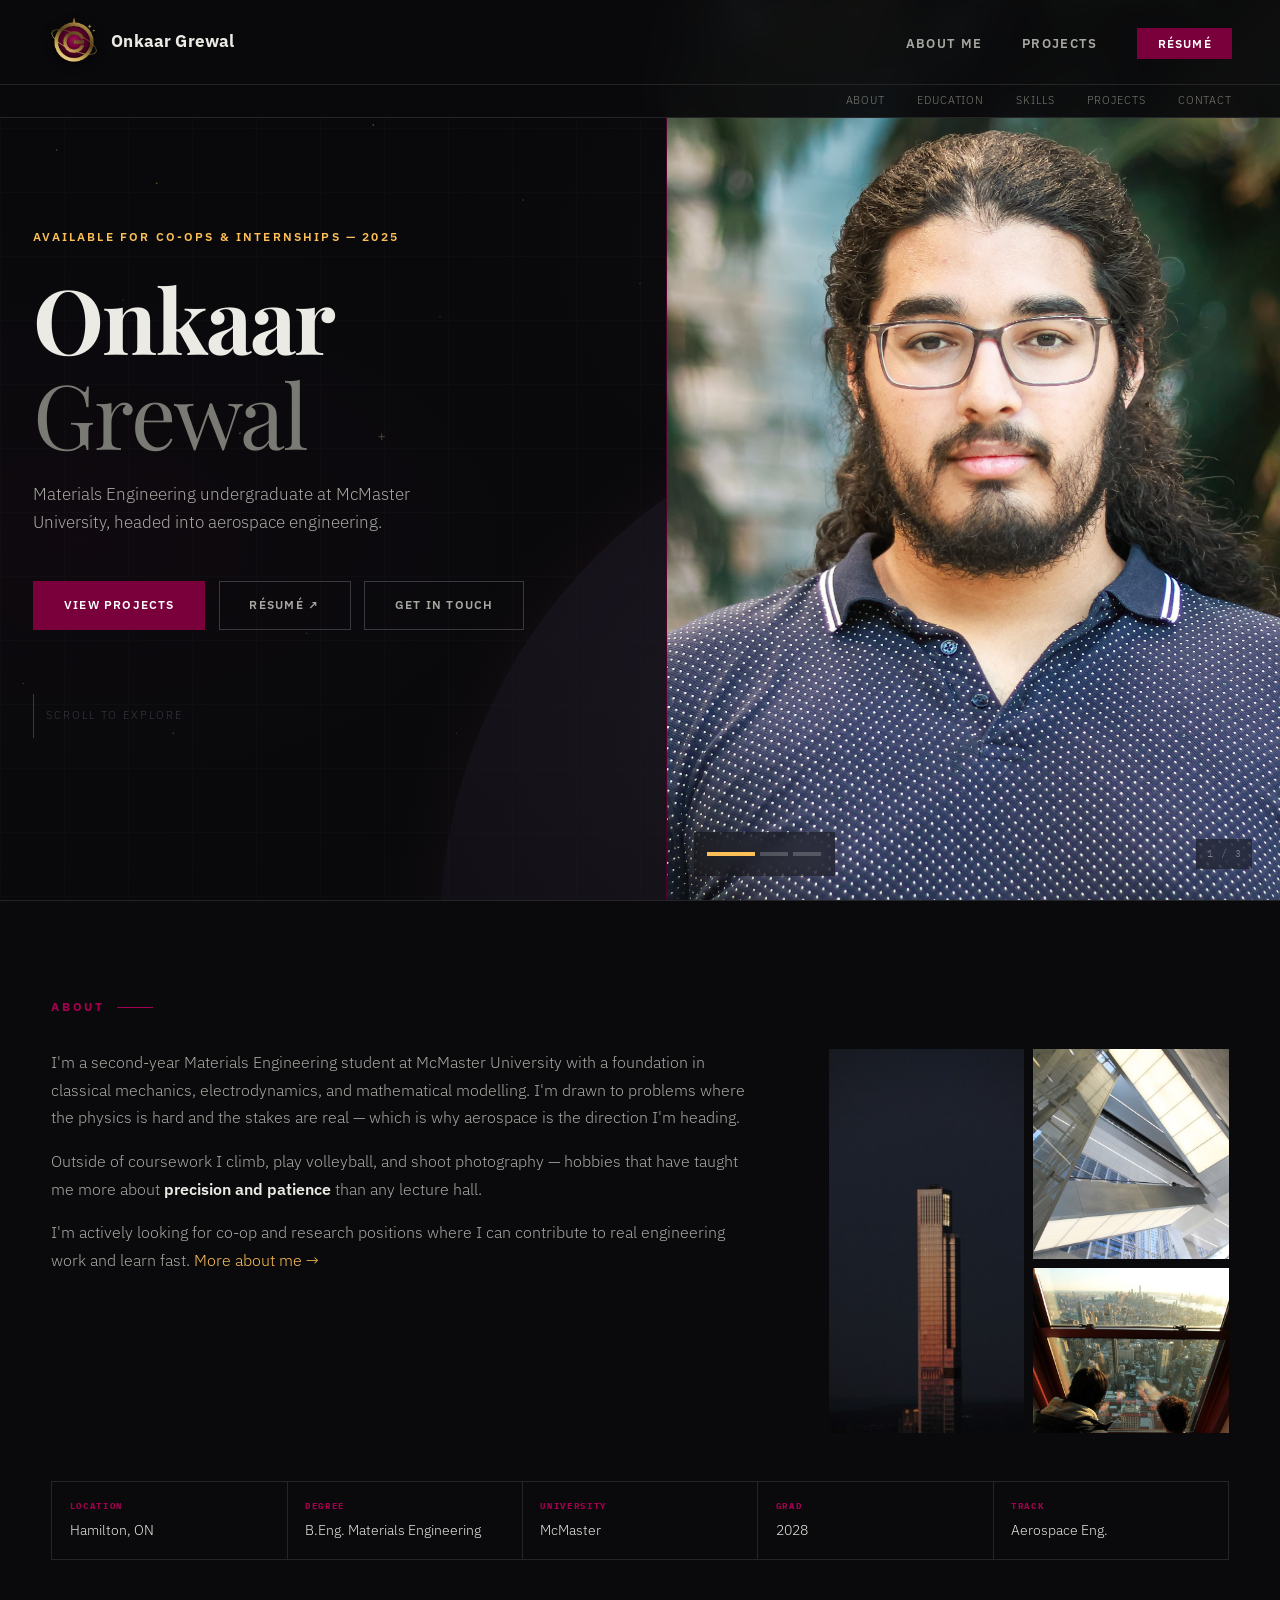
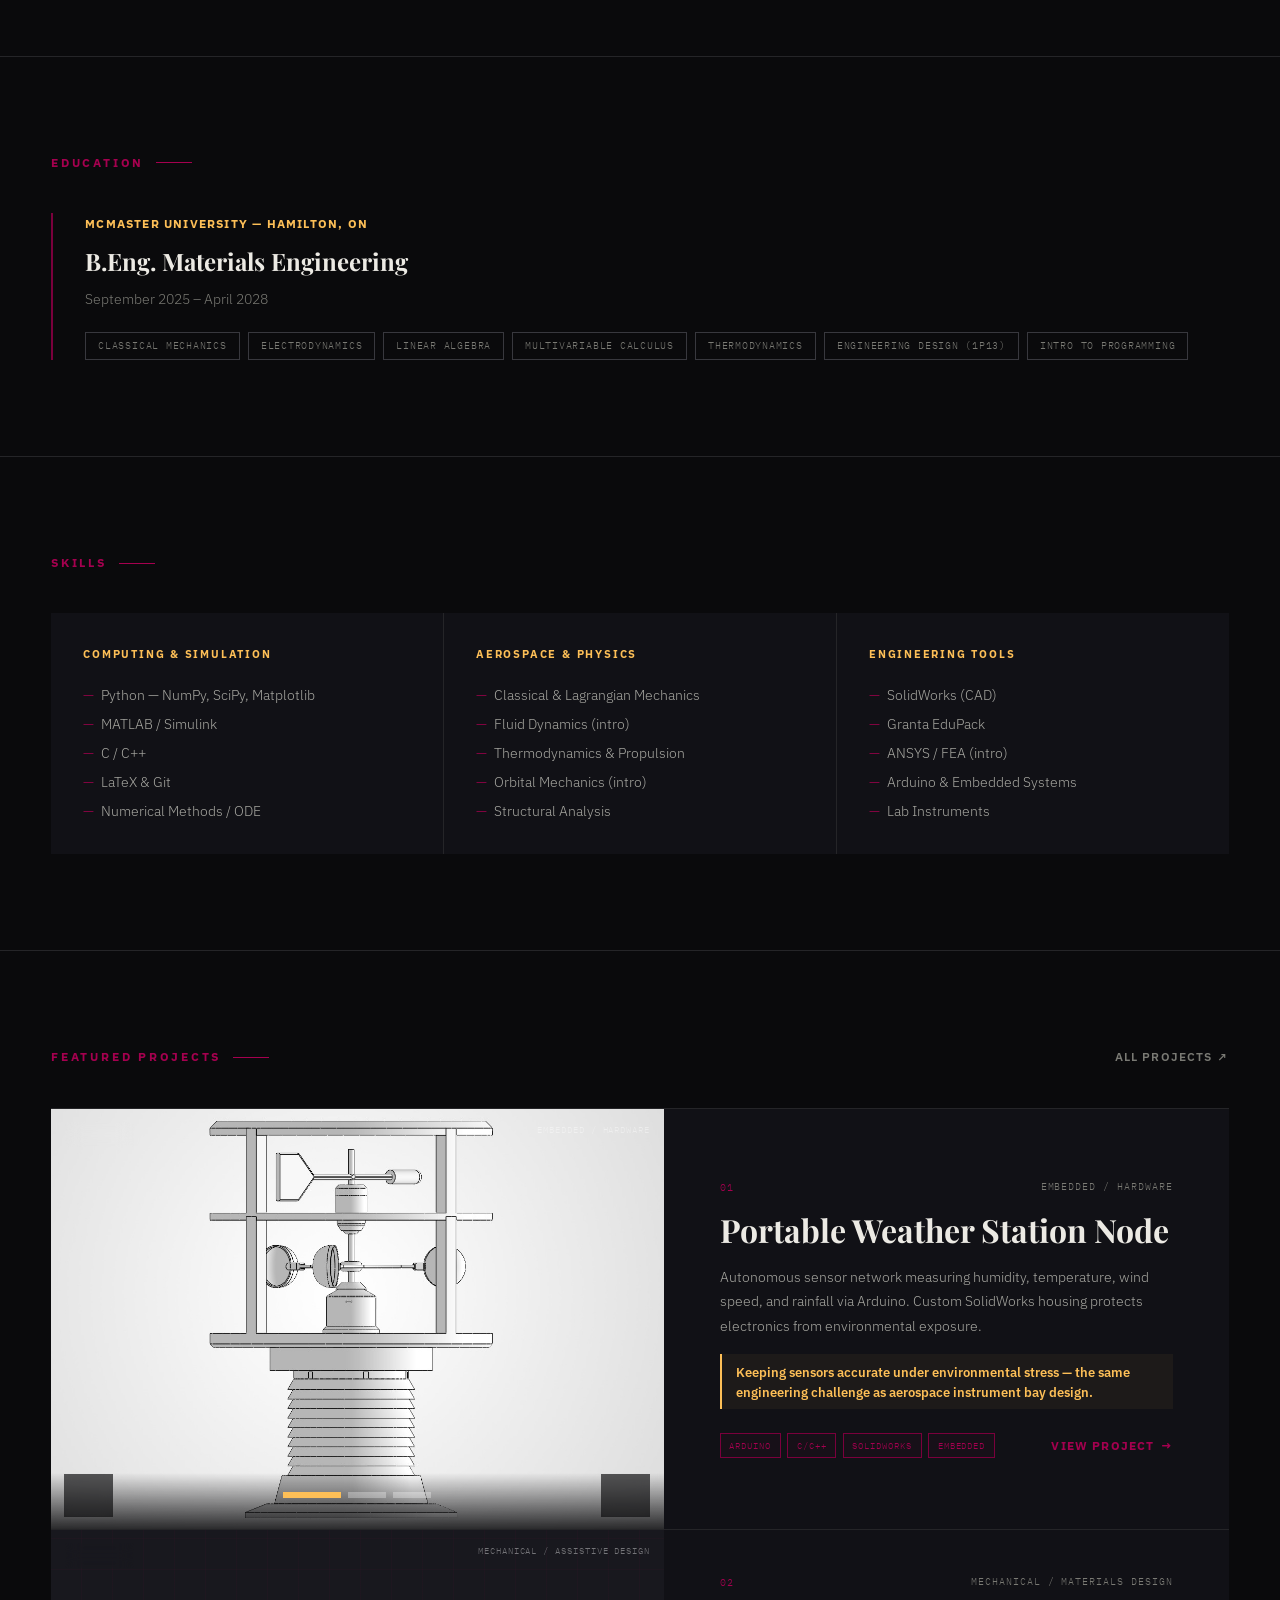
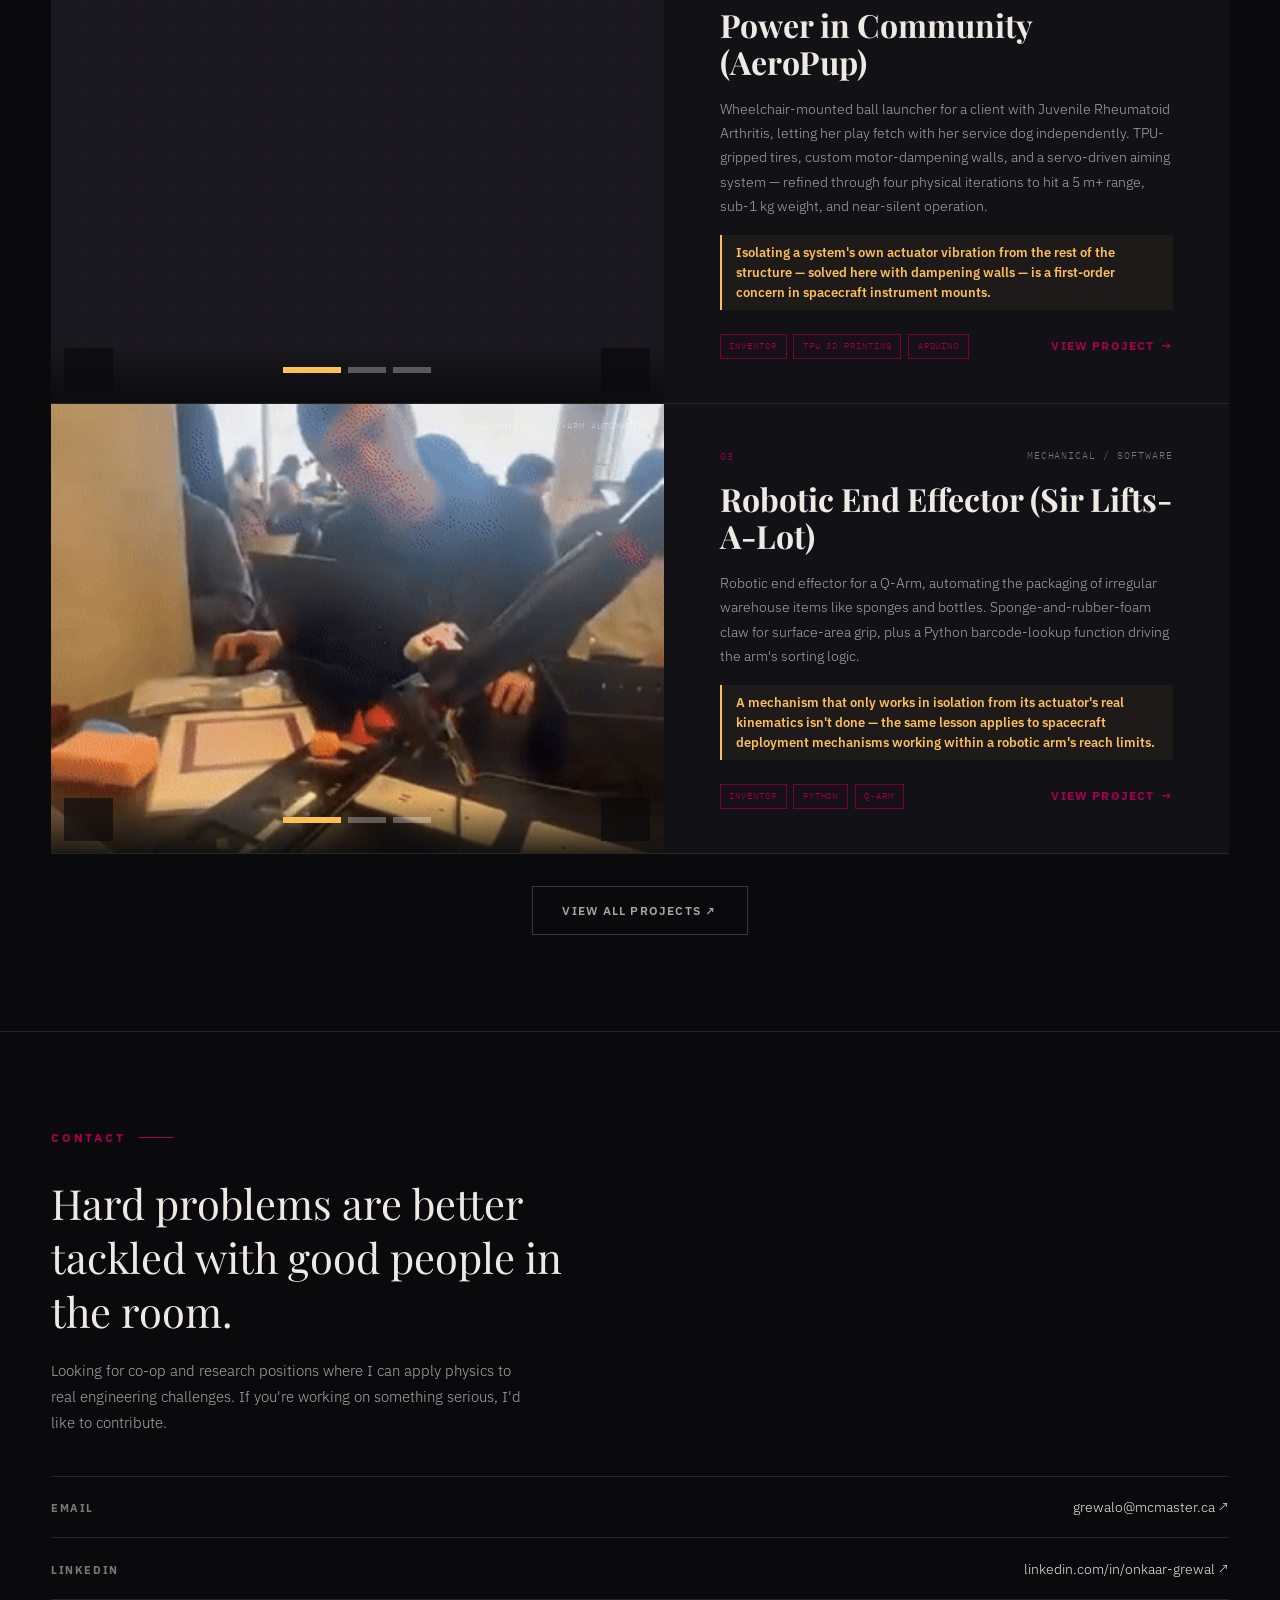
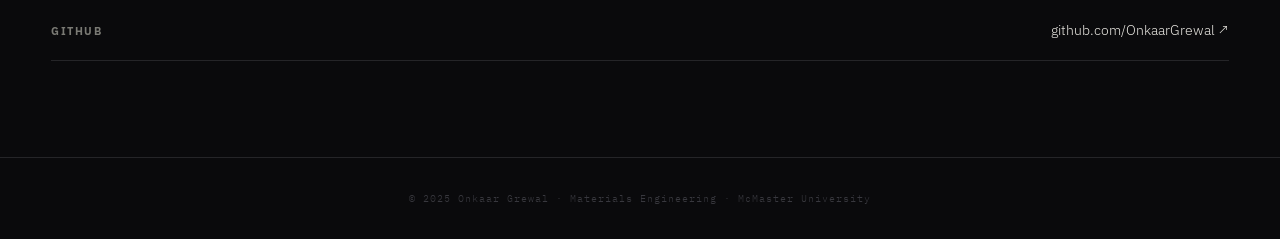
==== commit dd9f1068: "Update index.html" ====
--- a/index.html
+++ b/index.html
@@ -480,9 +480,9 @@
           <span class="proj-category">Mechanical / Q-Arm Automation</span>
           <div class="m-panel active" data-panel="images">
             <div class="ss-track">
-              <div class="ss-slide active ph"><img src="img/p4a.jpg" alt="" onerror="this.style.display='none'" /></div>
+              <div class="ss-slide active ph"><img src="img/p4a.gif" alt="" onerror="this.style.display='none'" /></div>
               <div class="ss-slide ph"><img src="img/p4b.jpg" alt="" onerror="this.style.display='none'" /></div>
-              <div class="ss-slide ph"><img src="img/p4c.jpg" alt="" onerror="this.style.display='none'" /></div>
+              <div class="ss-slide ph"><img src="img/p4c.gif" alt="" onerror="this.style.display='none'" /></div>
             </div>
             <div class="ss-footer">
               <button class="ss-arrow ss-prev">←</button>
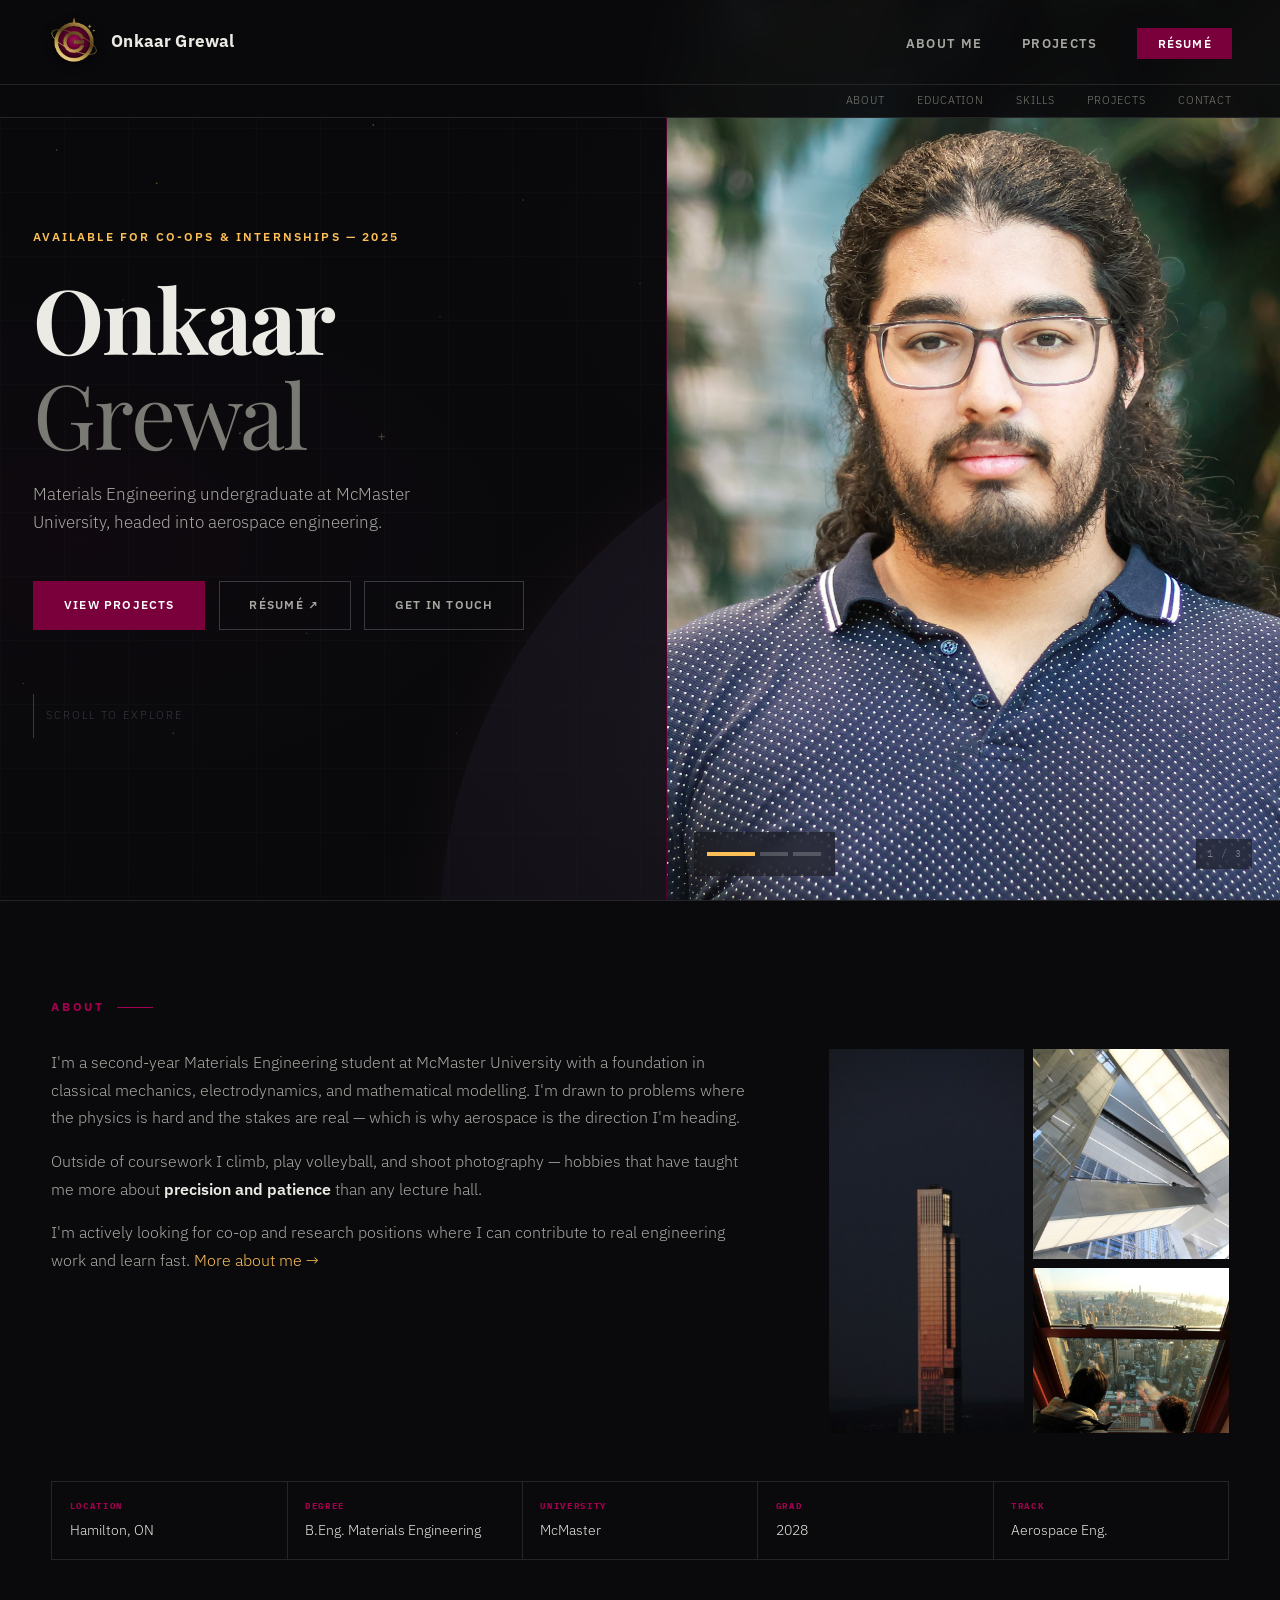
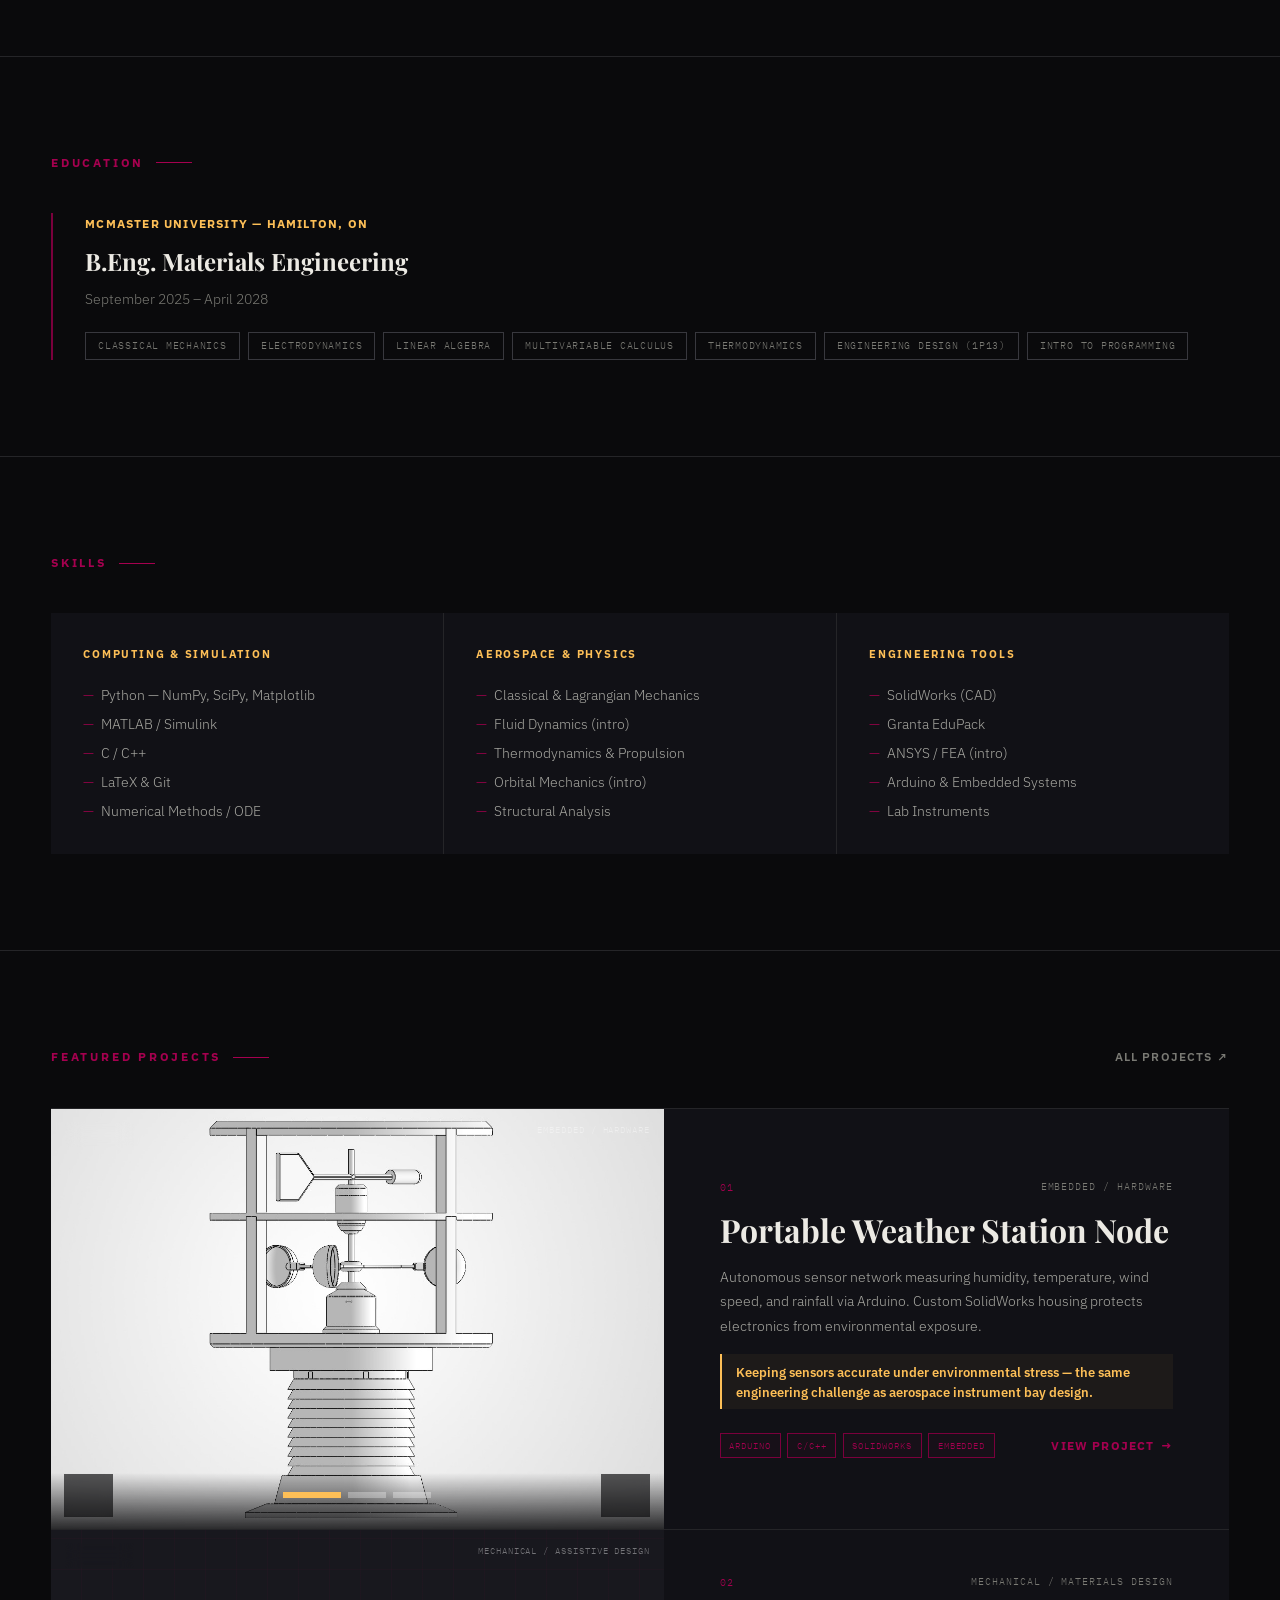
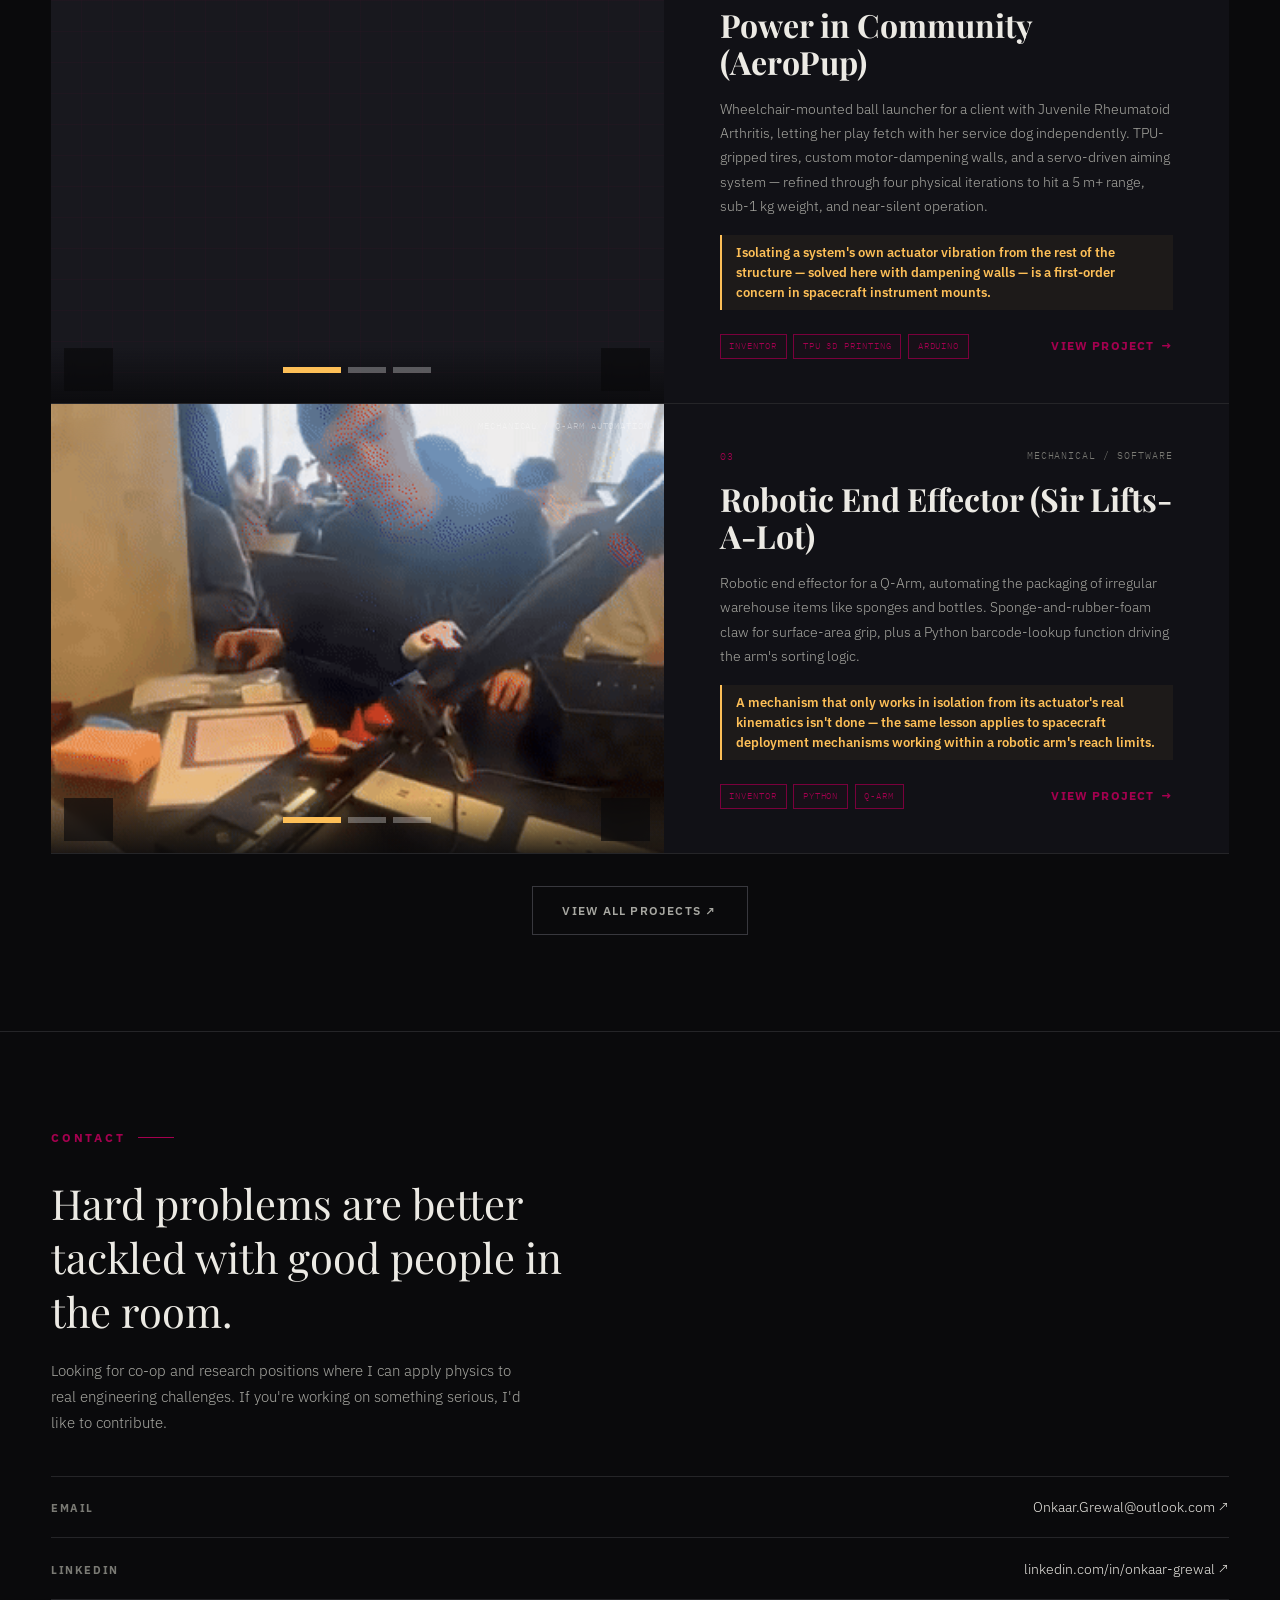
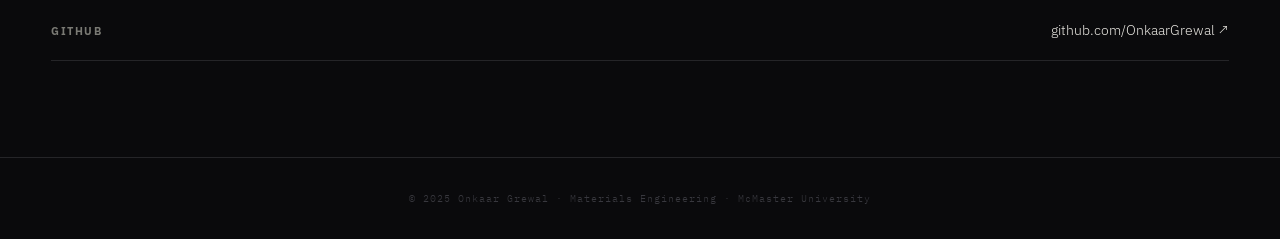
==== commit 37f0eb94: "Update index.html" ====
--- a/index.html
+++ b/index.html
@@ -527,11 +527,11 @@
     <h2 class="contact-top">Hard problems are better tackled with good people in the room.</h2>
     <p class="contact-sub">Looking for co-op and research positions where I can apply physics to real engineering challenges. If you're working on something serious, I'd like to contribute.</p>
     <div class="contact-links">
-      <a class="contact-item" href="mailto:grewalo@mcmaster.ca"><!-- EDIT -->
+      <a class="contact-item" href="mailto:Onkaar.Grewal@outlook.com"><!-- EDIT -->
         <span class="contact-plat">Email</span>
-        <span class="contact-val">grewalo@mcmaster.ca ↗</span>
+        <span class="contact-val">Onkaar.Grewal@outlook.com ↗</span>
       </a>
-      <a class="contact-item" href="https://www.linkedin.com/in/onkaar-grewal-691917379/" target="_blank" rel="noopener">
+      <a class="contact-item" href="https://www.linkedin.com/in/onkaar-grewal/" target="_blank" rel="noopener">
         <span class="contact-plat">LinkedIn</span>
         <span class="contact-val">linkedin.com/in/onkaar-grewal ↗</span>
       </a>
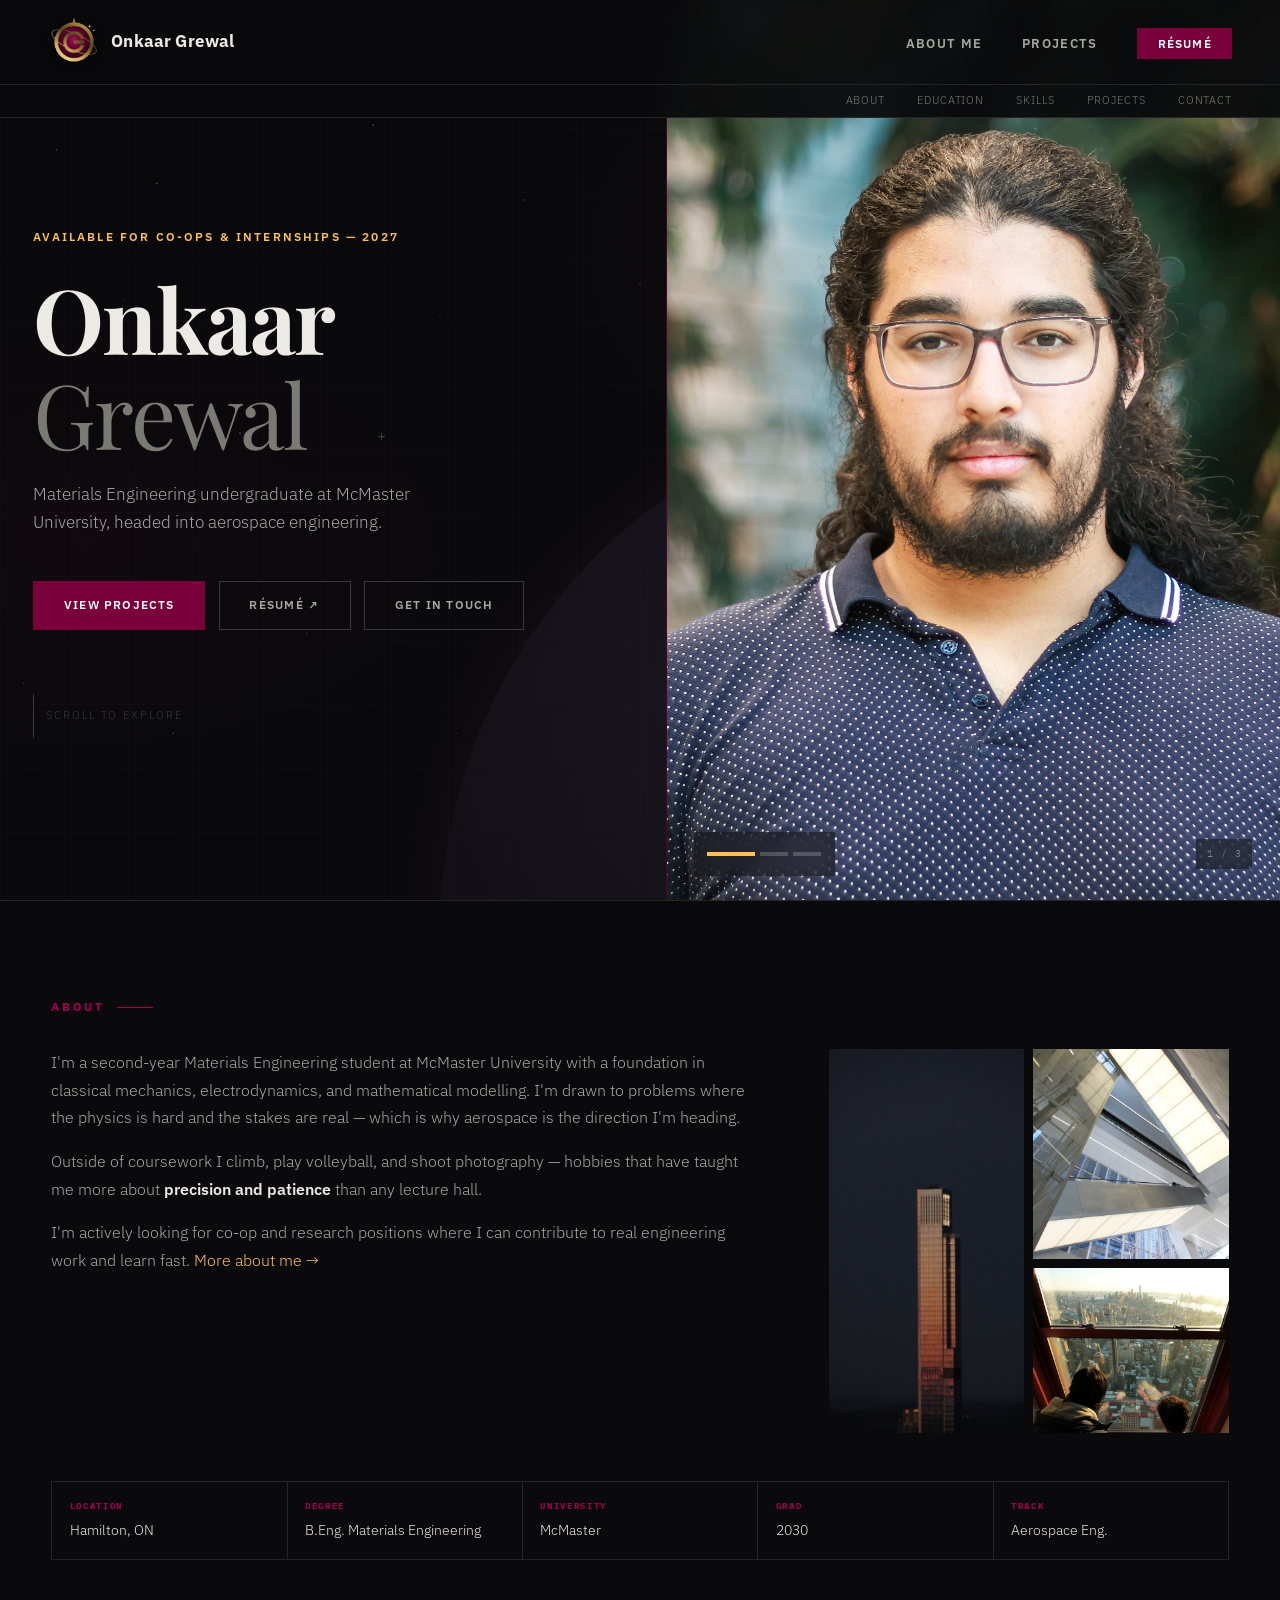
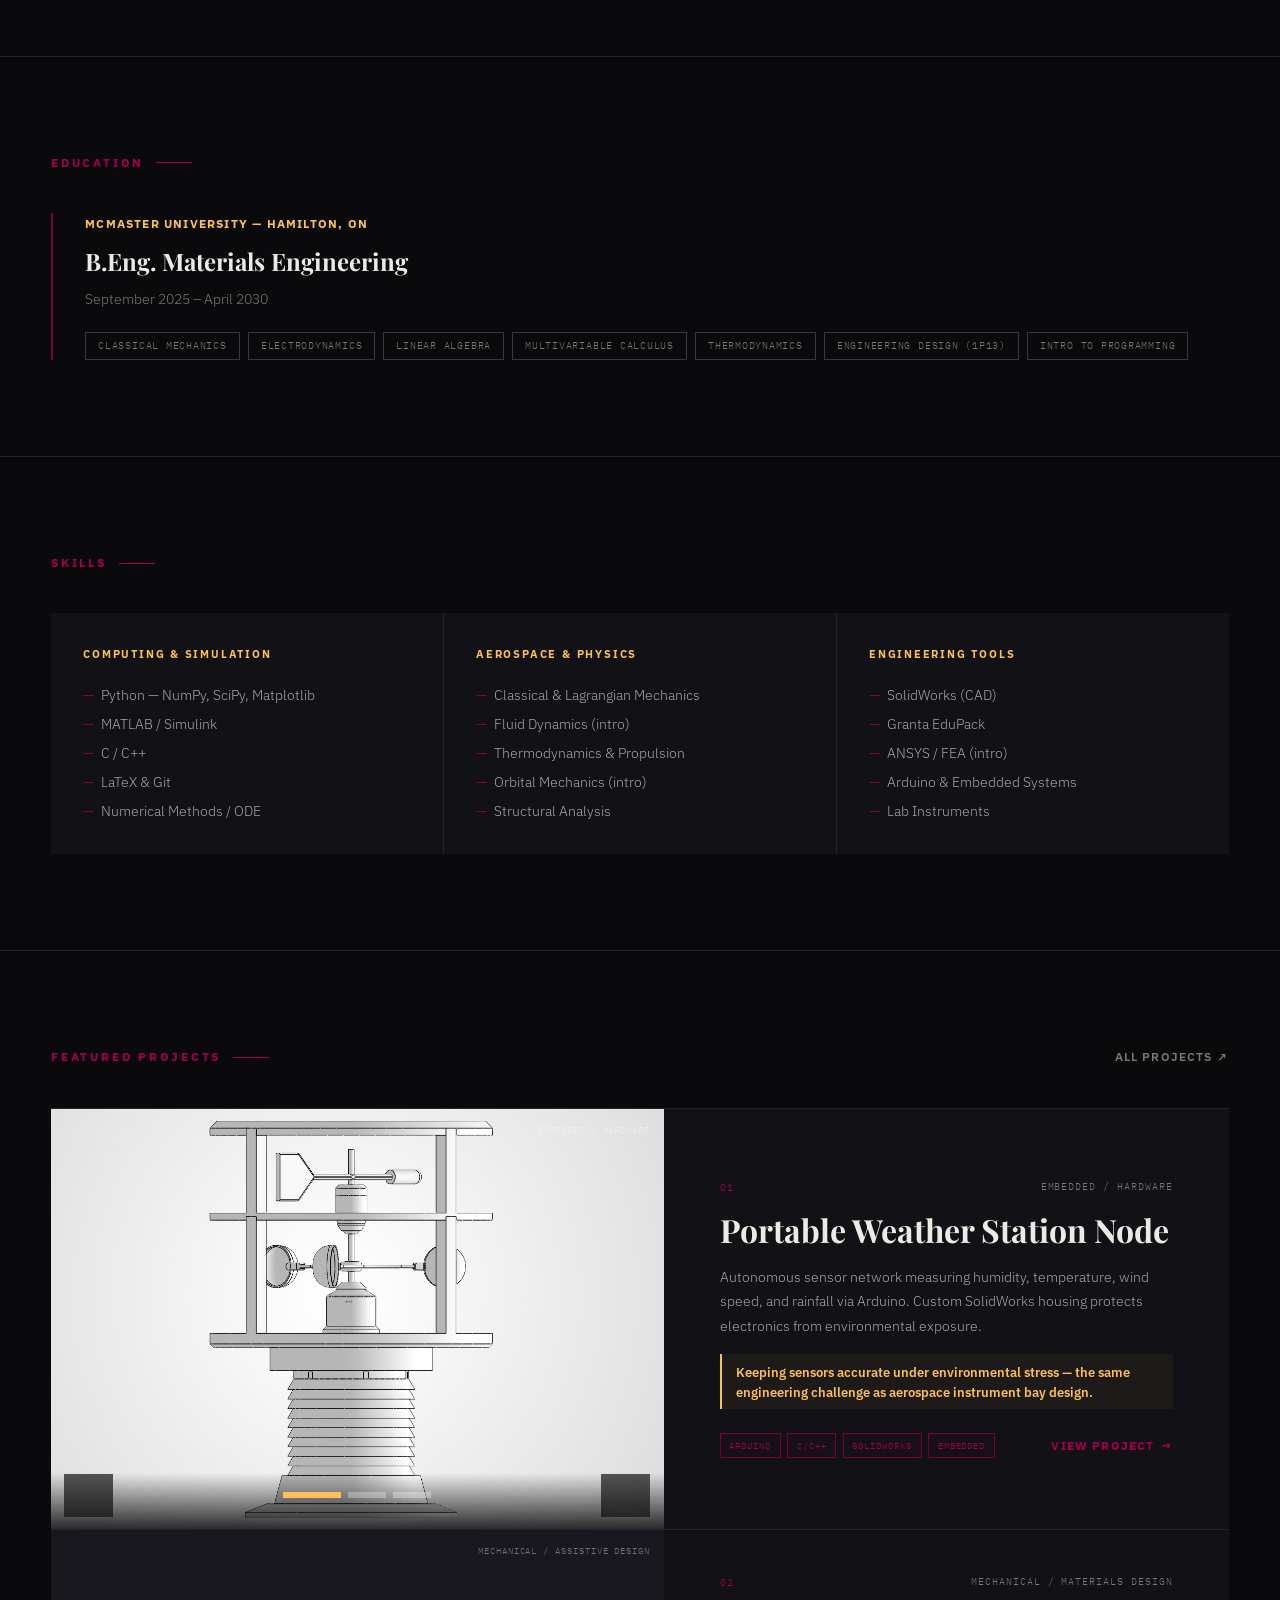
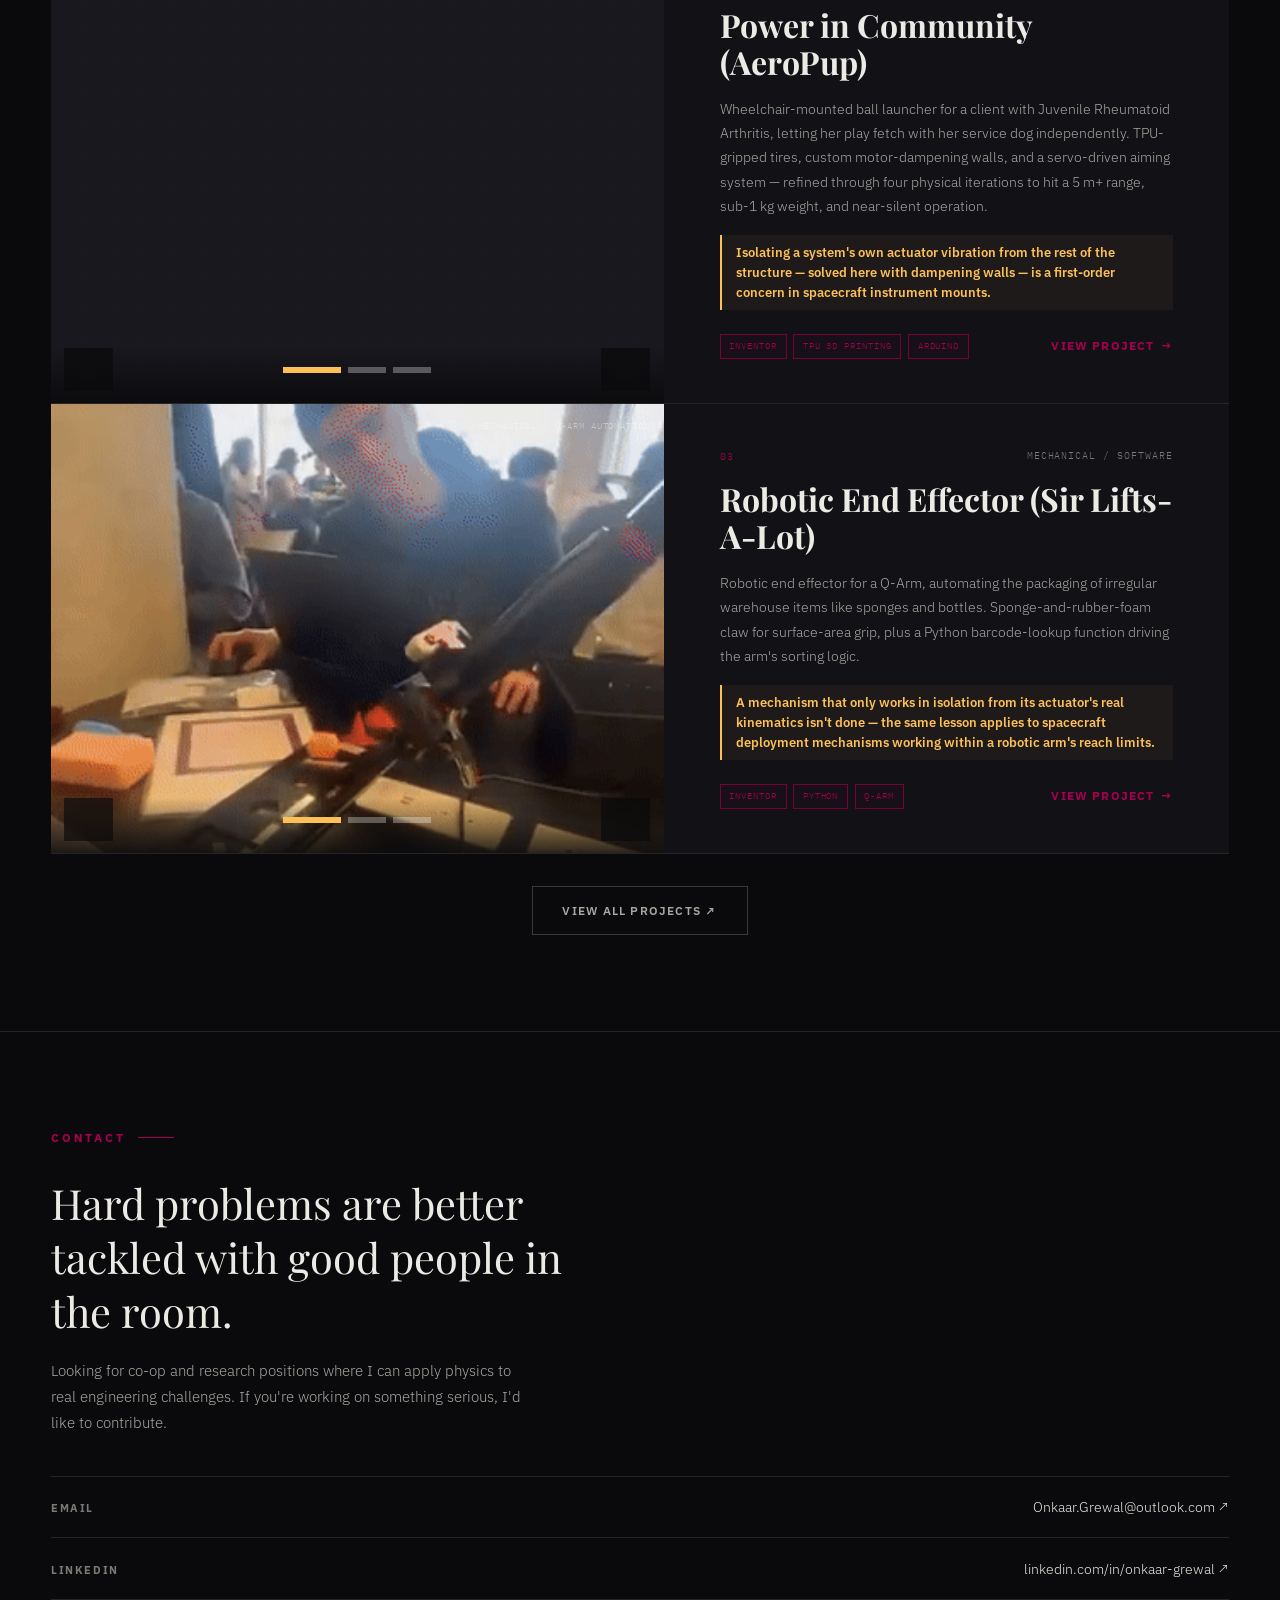
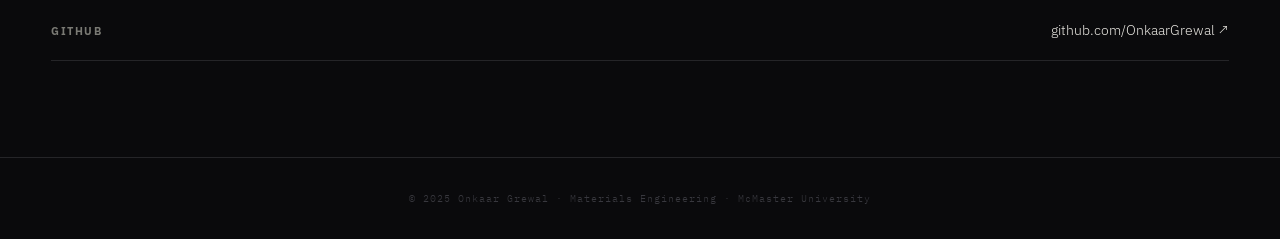
==== commit d8c2691e: "Update index.html" ====
--- a/index.html
+++ b/index.html
@@ -242,7 +242,7 @@
   <section id="hero">
     <div class="hero-inner">
       <div class="hero-text">
-        <p class="hero-eyebrow fu">Available for co-ops &amp; internships — 2025</p><!-- EDIT -->
+        <p class="hero-eyebrow fu">Available for co-ops &amp; internships — 2027</p><!-- EDIT -->
         <h1 class="hero-name fu fu1">Onkaar<span>Grewal</span></h1>
         <p class="hero-tagline fu fu2">
           Materials Engineering undergraduate at McMaster University,
@@ -310,7 +310,7 @@
       <div class="aii"><span class="aii-k">Location</span><span class="aii-v">Hamilton, ON</span></div>
       <div class="aii"><span class="aii-k">Degree</span><span class="aii-v">B.Eng. Materials Engineering</span></div>
       <div class="aii"><span class="aii-k">University</span><span class="aii-v">McMaster</span></div>
-      <div class="aii"><span class="aii-k">Grad</span><span class="aii-v">2028</span></div>
+      <div class="aii"><span class="aii-k">Grad</span><span class="aii-v">2030</span></div>
       <div class="aii"><span class="aii-k">Track</span><span class="aii-v">Aerospace Eng.</span></div>
     </div>
   </section>
@@ -322,7 +322,7 @@
     <div class="edu-block">
       <p class="edu-school">McMaster University — Hamilton, ON</p>
       <h2 class="edu-degree">B.Eng. Materials Engineering</h2>
-      <p class="edu-period">September 2025 – April 2028</p><!-- EDIT -->
+      <p class="edu-period">September 2025 – April 2030</p><!-- EDIT -->
       <div class="edu-courses">
         <!-- EDIT: your actual courses -->
         <span class="pill">Classical Mechanics</span>
